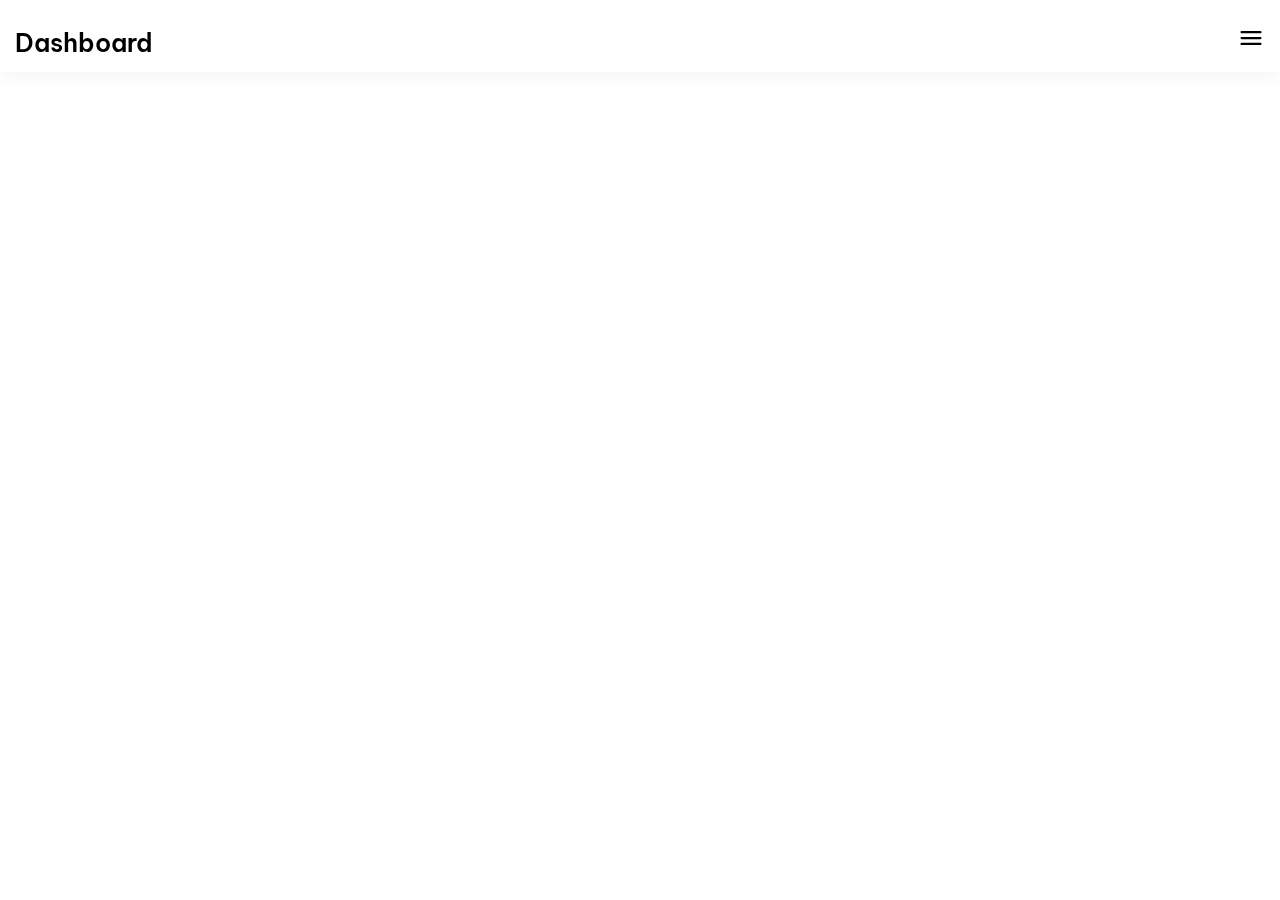
==== index.html @ f4926bfa "feat: add toggle btn header" ====
<!DOCTYPE html>
<html lang="pt-BR">
<head>
    <meta charset="UTF-8">
    <meta http-equiv="X-UA-Compatible" content="IE=edge">
    <meta name="viewport" content="width=device-width, initial-scale=1.0">
    <title>Dashboard</title>
    <link rel="shortcut icon" href="./favicon.png" type="image/svg=xml">
    <link rel="stylesheet" href="./assets/css/style.css">
    <link rel="preconnect" href="https://fonts.googleapis.com">
    <link rel="preconnect" href="https://fonts.gstatic.com" crossorigin>
    <link href="https://fonts.googleapis.com/css2?family=Be+Vietnam+Pro:wght@400;500;600;900&display=swap" rel="stylesheet">
    <link href="https://fonts.googleapis.com/css2?family=Material+Symbols+Rounded:opsz,wght,FILL,GRAD@20..48,100..700,0..1,-50..200" rel="stylesheet" />

</head>

<body>

<header class="header" data-header>
    <div class="cointainer">

        <h1>
            <a href="#" class="logo">Dashboard</a>
        </h1>

        <button class="menu-toggle-btn icon" data-menu-toglebtn aria-label="Toggle Menu">
            <span class="material-symbols-rounded icon">menu</span>
        </button>    
        
        <nav class="navbar">
            <div class="cointainer">

                <ul class="navbar-list">
                    <li>
                        <a href="#" class="navbar-link active icon-box">
                            <span class="material-symbols-rounded icon">grid_view</span>
                            <span>Home</span>
                        </a>
                    </li>
                    <li>
                        <a href="#" class="navbar-link icon-box">
                            <span class="material-symbols-rounded icon">folder</span>
                            <span>Projetos</span>
                        </a>
                    </li>
                    <li>
                        <a href="#" class="navbar-link icon-box">
                            <span class="material-symbols-rounded icon">list</span>
                            <span>Tarefas</span>
                        </a>
                    </li>
                    <li>
                        <a href="#" class="navbar-link icon-box">
                            <span class="material-symbols-rounded icon">bar_chart</span>
                            <span>Reports</span>
                        </a>
                    </li>
                    <li>
                        <a href="#" class="navbar-link icon-box">
                            <span class="material-symbols-rounded  icon">settings</span>                            
                            <span>Configurações</span>
                        </a>
                    </li>
                </ul> 

                <ul class="user-action-list">

                    <li>
                        <a href="#" class="notification icon-box">
                            <span class="material-symbols-rounded icon">notifications</span>
                        </a>
                    </li>    

                    <li>
                        <a href="" class="header-profile">
                            <figure class="profile-avatar">
                                <img src="./assets/images/img-1.jpg" alt="Júnior Baum" width="32" height="32">
                            </figure>

                            <div>
                                <p class="profile-title">Júnior Baum</p>

                                <p class="profile-subtitle">Admin</p>
                            </div>
                        </a>
                    </li>
                           
            </div>
        </nav>

    </div>

</header>









    <script src="./assets/js/script.js"></script>
</body>
</html>
---- assets/css/style.css ----
/* paleta de cores escolhida:
    https://coolors.co/palette/8ecae6-219ebc-046da1-ffb703-fb8500
    https://coolors.co/ffffff-adadad-31363a
fontes do site:
     https://befonts.com/be-vietnam-pro-font-family.html */


:root {
/* paleta de cores*/
/* coloridas */
    --tangerine: rgb(251, 133, 0);
    --selective-yellow: rgb(255, 183, 3);
    --honolulu-blue: rgb(4, 109, 161);
    --blue-green: rgb(33, 158, 188);
    --light-cornflower-blue: rgb(142, 202, 230);
/* branco, preto e cinza */
    --white: rgb(255, 255, 255);
    --onyx: rgb(49, 54, 58);
    --silver-chalice: rgb(173, 173, 173);
/* pretos rgba */
    --black_06: rgba(0, 0, 0, 0.06);
    --black_12: rgba(0, 0, 0, 0.12);

/* tipografias */

    --ff-vietnam: "Be Vietnam Pro", sans-serif;

    --fs-1: 1.563rem;
    --fs-2: 1.5rem;
    --fs-3: 1.25rem;
    --fs-4: 1.078rem;
    --fs-5: 1rem;
    --fs-6: 0.938rem;
    --fs-7: 0.875rem;
    --fs-8: 0.844rem;
    --fs-9: 0.813rem;
    --fs-10: 0.769rem;

    --fw-500: 500;
    --fw-600: 600;

/* animacoes */

    --transition: 0.25s ease;
    --cubic-out: cubic-bezier(0.45, 0.85, 0.5, 1);
    --cubic-in: cubic-bezier(0.5, 0, 0.50, 0.95);

/* radius */

    --radius-6: 6px;

 /* sombras */

    --shadow-1: 0 12px 20px rgba(53, 59, 65, 0.07);
    --shadow-2: 0 2px 10px rgba(0, 0, 0, 0.04);
    --shadow-3: 0 2px 20px rgba(0, 0, 0, 0.06);

}

*, *::before, *::after {
    margin: 0;
    padding: 0;
    box-sizing: border-box;
}

li { list-style: none; }

a { text-decoration: none; }

a,
img,
span,
data,
time,
input, 
button {
    font: inherit; 
    background: none;
    border: none;
    cursor: pointer;
    text-align: left;
}

html {
    font-family: var(--ff-vietnam);
    scroll-behavior: smooth;
}

body {
    padding-block-start: 72px;
    background: rgba(255, 255, 255, 0.990);
}

:focus-visible {
    outline: 2px solid var(--onyx);
    outline-offset: 1px;
}

::-webkit-scrollbar {width: 10 px;}

::-webkit-scrollbar-track {background: hsl(0, 0%, 95%); }

::-webkit-scrollbar-thumb {background: hsl(0, 0%, 80%); }

::-webkit-scrollbar-thumb:hover {background: hsl(0, 0%, 70%); }


.cointainer { padding-inline: 15px; }

.icon-box { font-variation-settings: 'wght' 300;}

.icon-box .icon { font-size: 22px; }

.header {
    background: var(--white);
    position: fixed;
    top: 0;
    left: 0;
    width: 100%;
    height: 72px;
    padding-block: 20px;
    overflow: hidden;
    transition: 0.3s var(--cubic-in);
    box-shadow: var(--shadow-3);
    z-index: 1;
}

.header.active {
    height: 370px;
    transition: 0.5s var(--cubic-out);
}

.header> .cointainer{
    display: flex;
    justify-content: space-between;
    align-items: center;
}

.logo {
    font-size: var(--fs-1);
    font-weight: var(--fw-600);
    color: var(--prussian-blue)
}

.menu-toggle-btn .icon { font-size: 28px;}

.navbar { 
    position: absolute;
    top: 72px;
    left: 0;
    width: 100%;
    background: var(--white);
    opacity: 0;
    visibility: hidden;
    transition: 0.5s var(--cubic-out);
}

.header.active .navbar {
    opacity: 1;
    visibility: visible;    
}

.navbar-list {
    padding-inline: 15px;
    margin-bottom: 15px;
}

.navbar-link {
    color: var(--onyx);
    font-size: var(--fs-6);
    font-weight: var(--fw-500);
    display: flex;
    gap: 5px;
    padding: 10px;
    border-radius: var(--radius-6);

}

:is(.navbar-link, .notification, .header-profile):is(:hover, :focus) { background: var(--tangerine) }

.navbar-link.active { color: var(--honolulu-blue); }

.user-action-list {
    padding-inline: 15px;
    display: flex;
    justify-content: space-between;
    align-items: center;
    flex-direction: row-reverse;

}

.notification {
    color: var(--onyx);
    padding: 8px;
    border-radius: 6px;
}

.header-profile {
    display: flex;
    align-items: center;
    gap: 10px;
    padding: 10px;
}

.profile-avatar {
    overflow: hidden;
    border-radius: var(--radius-6)    
}

.header :is(.profile-title, .profile-subtitle) { font-size: var(--fs-9); }

.header .profile-title {
    color: var(--onyx);
    margin-bottom: 2px;
    font-weight: var(--fw-600);
}

.header .profile-subtitle {
    color: var(--silver-chalice);
    font-weight: var(--fw-500);
}
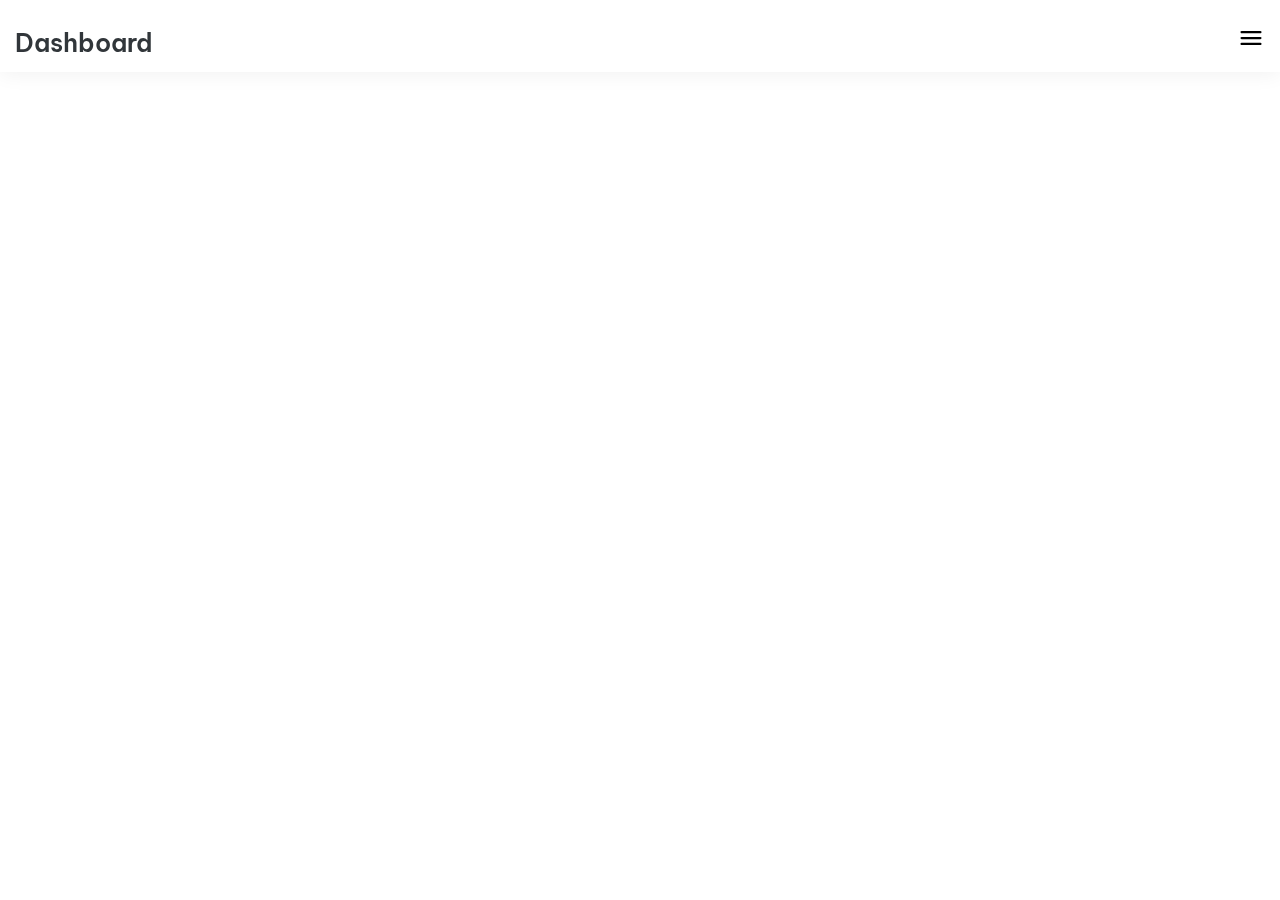
==== commit 0c51020a: "feat: add login page layout" ====
--- a/index.html
+++ b/index.html
@@ -5,7 +5,7 @@
     <meta http-equiv="X-UA-Compatible" content="IE=edge">
     <meta name="viewport" content="width=device-width, initial-scale=1.0">
     <title>Dashboard</title>
-    <link rel="shortcut icon" href="./favicon.png" type="image/svg=xml">
+    <link rel="shortcut icon" href="./favicon-d.png" type="image/svg=xml">
     <link rel="stylesheet" href="./assets/css/style.css">
     <link rel="preconnect" href="https://fonts.googleapis.com">
     <link rel="preconnect" href="https://fonts.gstatic.com" crossorigin>
@@ -72,7 +72,7 @@
                     </li>    
 
                     <li>
-                        <a href="" class="header-profile">
+                        <a href="./login.html" class="header-profile">
                             <figure class="profile-avatar">
                                 <img src="./assets/images/img-1.jpg" alt="Júnior Baum" width="32" height="32">
                             </figure>
--- a/assets/css/style.css
+++ b/assets/css/style.css
@@ -139,7 +139,7 @@
 .logo {
     font-size: var(--fs-1);
     font-weight: var(--fw-600);
-    color: var(--prussian-blue)
+    color: var(--onyx)
 }
 
 .menu-toggle-btn .icon { font-size: 28px;}
@@ -218,4 +218,5 @@
 .header .profile-subtitle {
     color: var(--silver-chalice);
     font-weight: var(--fw-500);
-}+}
+
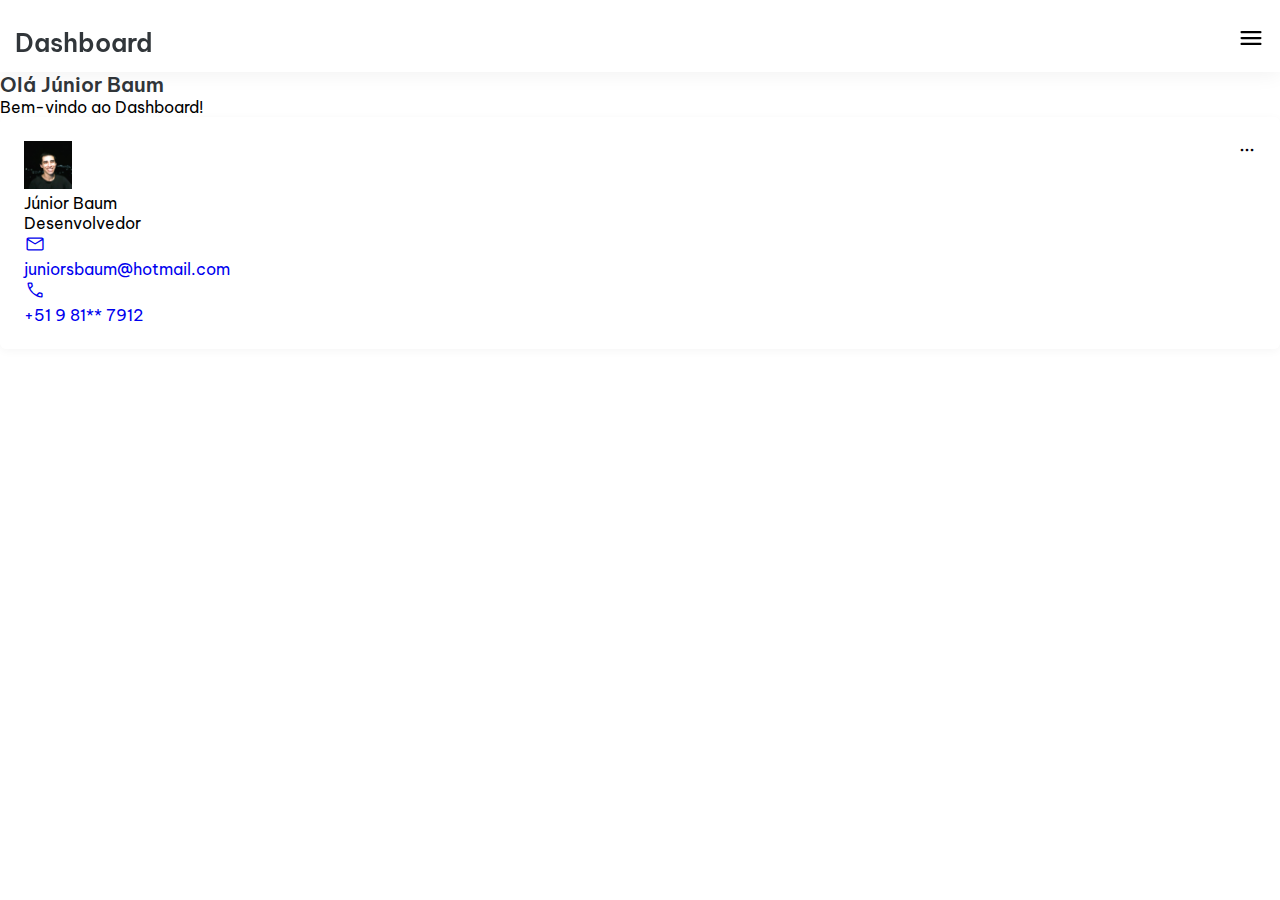
==== commit bd82852f: "feat: header e profile" ====
--- a/index.html
+++ b/index.html
@@ -72,7 +72,7 @@
                     </li>    
 
                     <li>
-                        <a href="./login.html" class="header-profile">
+                        <a href="#" class="header-profile">
                             <figure class="profile-avatar">
                                 <img src="./assets/images/img-1.jpg" alt="Júnior Baum" width="32" height="32">
                             </figure>
@@ -92,8 +92,89 @@
 
 </header>
 
+<main>
 
 
+
+
+</main>
+
+<article class="container article">
+
+<h2 class="h2 article-title">Olá Júnior Baum</h2>
+<p class="article-subtitle">Bem-vindo ao Dashboard!</p>
+
+<section class="home">
+    <div class="card profile-card">
+        <button class="card-menu-btn icon-box" arial-label="Mais"  data-menu-btn>
+            <span class="material-symbols-rounded icon">more_horiz</span>
+        </button>
+
+        <ul class="ctx-menu">
+            <li class="ctx-item">
+                <button class="ctx-menu-btn icon-box">
+                  <span class="material-symbols-rounded  icon" aria-hidden="true">edit</span>
+  
+                  <span class="ctx-menu-text">Editar</span>
+                </button>
+              </li>
+  
+              <li class="ctx-item">
+                <button class="ctx-menu-btn icon-box">
+                  <span class="material-symbols-rounded  icon" aria-hidden="true">cached</span>
+  
+                  <span class="ctx-menu-text">Recarregar</span>
+                </button>
+              </li>
+  
+              <li class="divider"></li>
+  
+              <li class="ctx-item">
+                <button class="ctx-menu-btn red icon-box">
+                  <span class="material-symbols-rounded  icon" aria-hidden="true">delete</span>
+  
+                  <span class="ctx-menu-text">Desativar</span>
+                </button>
+            </li>
+        </ul>
+
+            <div class="profile-card-wrapper">
+  
+              <figure class="card-avatar">
+                <img src="./assets/images/img-1.jpg" alt="Júnior Baum, Desenvolvedor" width="48" height="48">
+              </figure>
+  
+              <div>
+                <p class="card-title">Júnior Baum</p>
+  
+                <p class="card-subtitle">Desenvolvedor</p>
+              </div>
+  
+            </div>
+  
+            <ul class="contact-list">  
+              <li>
+                <a href="mailto:xyz@mail.com" class="contact-link icon-box">
+                  <span class="material-symbols-rounded  icon">mail</span>
+  
+                  <p class="text">juniorsbaum@hotmail.com</p>
+                </a>
+              </li>
+  
+              <li>
+                <a href="tel:00123456789" class="contact-link icon-box">
+                  <span class="material-symbols-rounded  icon">call</span>
+  
+                  <p class="text">+51 9 81** 7912</p>
+                </a>
+              </li>  
+            </ul>               
+          </div>  
+        </section>
+    </div>
+</section>
+
+</article>
 
 
 
--- a/assets/css/style.css
+++ b/assets/css/style.css
@@ -4,219 +4,402 @@
 fontes do site:
      https://befonts.com/be-vietnam-pro-font-family.html */
 
-
 :root {
-/* paleta de cores*/
-/* coloridas */
-    --tangerine: rgb(251, 133, 0);
-    --selective-yellow: rgb(255, 183, 3);
-    --honolulu-blue: rgb(4, 109, 161);
-    --blue-green: rgb(33, 158, 188);
-    --light-cornflower-blue: rgb(142, 202, 230);
-/* branco, preto e cinza */
-    --white: rgb(255, 255, 255);
-    --onyx: rgb(49, 54, 58);
-    --silver-chalice: rgb(173, 173, 173);
-/* pretos rgba */
-    --black_06: rgba(0, 0, 0, 0.06);
-    --black_12: rgba(0, 0, 0, 0.12);
-
-/* tipografias */
-
-    --ff-vietnam: "Be Vietnam Pro", sans-serif;
-
-    --fs-1: 1.563rem;
-    --fs-2: 1.5rem;
-    --fs-3: 1.25rem;
-    --fs-4: 1.078rem;
-    --fs-5: 1rem;
-    --fs-6: 0.938rem;
-    --fs-7: 0.875rem;
-    --fs-8: 0.844rem;
-    --fs-9: 0.813rem;
-    --fs-10: 0.769rem;
-
-    --fw-500: 500;
-    --fw-600: 600;
-
-/* animacoes */
-
-    --transition: 0.25s ease;
-    --cubic-out: cubic-bezier(0.45, 0.85, 0.5, 1);
-    --cubic-in: cubic-bezier(0.5, 0, 0.50, 0.95);
-
-/* radius */
-
-    --radius-6: 6px;
-
- /* sombras */
-
-    --shadow-1: 0 12px 20px rgba(53, 59, 65, 0.07);
-    --shadow-2: 0 2px 10px rgba(0, 0, 0, 0.04);
-    --shadow-3: 0 2px 20px rgba(0, 0, 0, 0.06);
-
-}
-
-*, *::before, *::after {
-    margin: 0;
-    padding: 0;
-    box-sizing: border-box;
-}
-
-li { list-style: none; }
-
-a { text-decoration: none; }
+  /* paleta de cores*/
+  /* coloridas */
+  --tangerine: rgb(251, 133, 0);
+  --selective-yellow: rgb(255, 183, 3);
+  --honolulu-blue: rgb(4, 109, 161);
+  --blue-green: rgb(33, 158, 188);
+  --light-cornflower-blue: rgb(142, 202, 230);
+  /* branco, preto e cinza */
+  --white: rgb(255, 255, 255);
+  --onyx: rgb(49, 54, 58);
+  --silver-chalice: rgb(173, 173, 173);
+  /* pretos rgba */
+  --black_06: rgba(0, 0, 0, 0.06);
+  --black_12: rgba(0, 0, 0, 0.12);
+
+  /* tipografias */
+
+  --ff-vietnam: "Be Vietnam Pro", sans-serif;
+
+  --fs-1: 1.563rem;
+  --fs-2: 1.5rem;
+  --fs-3: 1.25rem;
+  --fs-4: 1.078rem;
+  --fs-5: 1rem;
+  --fs-6: 0.938rem;
+  --fs-7: 0.875rem;
+  --fs-8: 0.844rem;
+  --fs-9: 0.813rem;
+  --fs-10: 0.769rem;
+
+  --fw-500: 500;
+  --fw-600: 600;
+
+  /* animacoes */
+
+  --transition: 0.25s ease;
+  --cubic-out: cubic-bezier(0.45, 0.85, 0.5, 1);
+  --cubic-in: cubic-bezier(0.5, 0, 0.5, 0.95);
+
+  /* radius */
+
+  --radius-6: 6px;
+
+  /* sombras */
+
+  --shadow-1: 0 12px 20px rgba(53, 59, 65, 0.07);
+  --shadow-2: 0 2px 10px rgba(0, 0, 0, 0.04);
+  --shadow-3: 0 2px 20px rgba(0, 0, 0, 0.06);
+}
+
+*,
+*::before,
+*::after {
+  margin: 0;
+  padding: 0;
+  box-sizing: border-box;
+}
+
+li {
+  list-style: none;
+}
+
+a {
+  text-decoration: none;
+}
 
 a,
 img,
 span,
 data,
 time,
-input, 
+input,
 button {
-    font: inherit; 
-    background: none;
-    border: none;
-    cursor: pointer;
-    text-align: left;
+  font: inherit;
+  background: none;
+  border: none;
+  cursor: pointer;
+  text-align: left;
 }
 
 html {
-    font-family: var(--ff-vietnam);
-    scroll-behavior: smooth;
+  font-family: var(--ff-vietnam);
+  scroll-behavior: smooth;
 }
 
 body {
-    padding-block-start: 72px;
-    background: rgba(255, 255, 255, 0.990);
+  padding-block-start: 72px;
+  background: rgba(255, 255, 255, 0.99);
 }
 
 :focus-visible {
-    outline: 2px solid var(--onyx);
-    outline-offset: 1px;
-}
-
-::-webkit-scrollbar {width: 10 px;}
-
-::-webkit-scrollbar-track {background: hsl(0, 0%, 95%); }
-
-::-webkit-scrollbar-thumb {background: hsl(0, 0%, 80%); }
-
-::-webkit-scrollbar-thumb:hover {background: hsl(0, 0%, 70%); }
-
-
-.cointainer { padding-inline: 15px; }
-
-.icon-box { font-variation-settings: 'wght' 300;}
-
-.icon-box .icon { font-size: 22px; }
-
-.header {
+  outline: 2px solid var(--onyx);
+  outline-offset: 1px;
+}
+
+::-webkit-scrollbar {
+  width: 10 px;
+}
+
+::-webkit-scrollbar-track {
+  background: hsl(0, 0%, 95%);
+}
+
+::-webkit-scrollbar-thumb {
+  background: hsl(0, 0%, 80%);
+}
+
+::-webkit-scrollbar-thumb:hover {
+  background: hsl(0, 0%, 70%);
+}
+
+.h2,
+.h3 {
+  color: var(--onyx);
+  font-weight: var(--fw-600);
+}
+
+.h2 { font-size: var(--fs-3); }
+
+.card {
     background: var(--white);
-    position: fixed;
-    top: 0;
-    left: 0;
+    position: relative;
+    padding: 24px;
+    border-radius: var(--radius-6);
+    box-shadow: var(--shadow-2);
+  }
+  
+  .card-menu-btn {
+    position: absolute;
+    top: 16px;
+    right: 16px;
+    color: var(--cool-gray);
+    padding: 6px;
+    border-radius: var(--radius-6);
+  }
+  
+  .card-menu-btn:is(:hover, :focus) { background: var(--black_08); }
+  
+  .ctx-menu {
+    background: var(--white);
+    position: absolute;
+    top: 55px;
+    right: 16px;
+    width: 180px;
+    padding: 10px 5px;
+    box-shadow: var(--shadow-1);
+    border-radius: var(--radius-6);
+    display: none;
+  }
+  
+  .ctx-menu.active { display: block; }
+  
+  .ctx-menu-btn {
+    color: var(--color, var(--silver-chalice));
+    font-size: var(--fs-6);
+    display: flex;
+    justify-content: flex-start;
+    align-items: center;
     width: 100%;
-    height: 72px;
-    padding-block: 20px;
-    overflow: hidden;
-    transition: 0.3s var(--cubic-in);
-    box-shadow: var(--shadow-3);
-    z-index: 1;
-}
-
-.header.active {
-    height: 370px;
-    transition: 0.5s var(--cubic-out);
-}
-
-.header> .cointainer{
+    gap: 8px;
+    padding: 5px 25px;
+    border-radius: var(--radius-6);
+  }
+  
+  .ctx-menu-btn:is(:hover, :focus) {
+    color: var(--hover-color, var(--black_06));
+    background: var(--black_08);
+  }
+  
+  .ctx-menu-btn.red {
+    --hover-color: var(--selective-yellow);
+    --color: var(--selective-yellow);
+  }
+  
+  .divider {
+    height: 1px;
+    background: var(--bg, var(--black_08));
+    margin-block: var(--mb, 8px);
+  }
+  
+  .card-divider {
+    --bg: var(--black_12);
+    --mb: 25px;
+  }
+  
+  .section-title-wrapper {
+    padding-block: 25px;
     display: flex;
+    flex-wrap: wrap;
     justify-content: space-between;
     align-items: center;
-}
-
-.logo {
-    font-size: var(--fs-1);
+    gap: 5px;
+  }
+  
+  .section-title {
+    color: var(--onyx);
+    font-size: var(--fs-5);
     font-weight: var(--fw-600);
-    color: var(--onyx)
-}
-
-.menu-toggle-btn .icon { font-size: 28px;}
-
-.navbar { 
-    position: absolute;
-    top: 72px;
-    left: 0;
-    width: 100%;
-    background: var(--white);
-    opacity: 0;
-    visibility: hidden;
-    transition: 0.5s var(--cubic-out);
-}
-
-.header.active .navbar {
-    opacity: 1;
-    visibility: visible;    
-}
-
-.navbar-list {
-    padding-inline: 15px;
-    margin-bottom: 15px;
-}
-
-.navbar-link {
-    color: var(--onyx);
-    font-size: var(--fs-6);
-    font-weight: var(--fw-500);
-    display: flex;
-    gap: 5px;
-    padding: 10px;
-    border-radius: var(--radius-6);
-
-}
-
-:is(.navbar-link, .notification, .header-profile):is(:hover, :focus) { background: var(--tangerine) }
-
-.navbar-link.active { color: var(--honolulu-blue); }
-
-.user-action-list {
-    padding-inline: 15px;
-    display: flex;
-    justify-content: space-between;
-    align-items: center;
-    flex-direction: row-reverse;
-
-}
-
-.notification {
-    color: var(--onyx);
-    padding: 8px;
-    border-radius: 6px;
-}
-
-.header-profile {
+  }
+  
+  .btn {
     display: flex;
     align-items: center;
-    gap: 10px;
-    padding: 10px;
+    gap: 5px;
+    font-size: var(--fs-9);
+    font-weight: var(--fw-600);
+    padding: 8px 16px;
+    border-radius: var(--radius-6);
+  }
+  
+  .btn .icon {
+    font-size: 16px;
+    font-variation-settings: 'wght' 400;
+  }
+  
+  .btn-link { color: var(--blue-green); }
+  
+  .btn-link:is(:hover, :focus) { background: var(--blue-green); }
+  
+  .btn-primary {
+    color: var(--blue-green);
+    border: 1px solid var(--blue-green);
+    transition: var(--transition);
+  }
+  
+  .btn-primary:is(:hover, :focus) {
+    background: var(--silver-chalice);
+    color: var(--white);
+    box-shadow: 0 10px 10px -8px var(--blue-green);
+  }
+  
+  .card-badge {
+    background: var(--bg, var(--silver-chalice));
+    color: var(--color, var(--silver-chalice));
+    font-size: var(--fs-10);
+    font-weight: var(--fw-600);
+    width: max-content;
+    padding: 3px 8px;
+    border-radius: var(--radius-6);
+  }
+  
+  .card-badge.blue {
+    --bg: var(--light-cornflower-blue);
+    --color: var(--light-cornflower-blue);
+  }
+  
+  .card-badge.orange {
+    --bg: var(--tangerine);
+    --color: var(tangerine);
+  }
+  
+  .card-badge.cyan {
+    --bg: var(--honolulu-blue);
+    --color: var(--honolulu-blue);
+  }
+  
+  /* trocar red por yellow */
+  .card-badge.red {
+    --bg: var(--selective-yellow);
+    --color: var(--selective-yellow);
+  }
+   
+  .card-badge.green {
+    --bg: var(--blue-green);
+    --color: var(--blue-green);
+  }
+  
+  .card-badge.radius-pill { border-radius: 50px; }
+
+  /*  */
+
+
+.cointainer {
+  padding-inline: 15px;
+}
+
+.icon-box {
+  font-variation-settings: "wght" 300;
+}
+
+.icon-box .icon {
+  font-size: 22px;
+}
+
+.header {
+  background: var(--white);
+  position: fixed;
+  top: 0;
+  left: 0;
+  width: 100%;
+  height: 72px;
+  padding-block: 20px;
+  overflow: hidden;
+  transition: 0.3s var(--cubic-in);
+  box-shadow: var(--shadow-3);
+  z-index: 1;
+}
+
+.header.active {
+  height: 370px;
+  transition: 0.5s var(--cubic-out);
+}
+
+.header > .cointainer {
+  display: flex;
+  justify-content: space-between;
+  align-items: center;
+}
+
+.logo {
+  font-size: var(--fs-1);
+  font-weight: var(--fw-600);
+  color: var(--onyx);
+}
+
+.menu-toggle-btn .icon {
+  font-size: 28px;
+}
+
+.navbar {
+  position: absolute;
+  top: 72px;
+  left: 0;
+  width: 100%;
+  background: var(--white);
+  opacity: 0;
+  visibility: hidden;
+  transition: 0.5s var(--cubic-out);
+}
+
+.header.active .navbar {
+  opacity: 1;
+  visibility: visible;
+}
+
+.navbar-list {
+  padding-inline: 15px;
+  margin-bottom: 15px;
+}
+
+.navbar-link {
+  color: var(--onyx);
+  font-size: var(--fs-6);
+  font-weight: var(--fw-500);
+  display: flex;
+  gap: 5px;
+  padding: 10px;
+  border-radius: var(--radius-6);
+}
+
+:is(.navbar-link, .notification, .header-profile):is(:hover, :focus) {
+  background: var(--tangerine);
+}
+
+.navbar-link.active {
+  color: var(--honolulu-blue);
+}
+
+.user-action-list {
+  padding-inline: 15px;
+  display: flex;
+  justify-content: space-between;
+  align-items: center;
+  flex-direction: row-reverse;
+}
+
+.notification {
+  color: var(--onyx);
+  padding: 8px;
+  border-radius: 6px;
+}
+
+.header-profile {
+  display: flex;
+  align-items: center;
+  gap: 10px;
+  padding: 10px;
 }
 
 .profile-avatar {
-    overflow: hidden;
-    border-radius: var(--radius-6)    
-}
-
-.header :is(.profile-title, .profile-subtitle) { font-size: var(--fs-9); }
+  overflow: hidden;
+  border-radius: var(--radius-6);
+}
+
+.header :is(.profile-title, .profile-subtitle) {
+  font-size: var(--fs-9);
+}
 
 .header .profile-title {
-    color: var(--onyx);
-    margin-bottom: 2px;
-    font-weight: var(--fw-600);
+  color: var(--onyx);
+  margin-bottom: 2px;
+  font-weight: var(--fw-600);
 }
 
 .header .profile-subtitle {
-    color: var(--silver-chalice);
-    font-weight: var(--fw-500);
-}
-
+  color: var(--silver-chalice);
+  font-weight: var(--fw-500);
+}
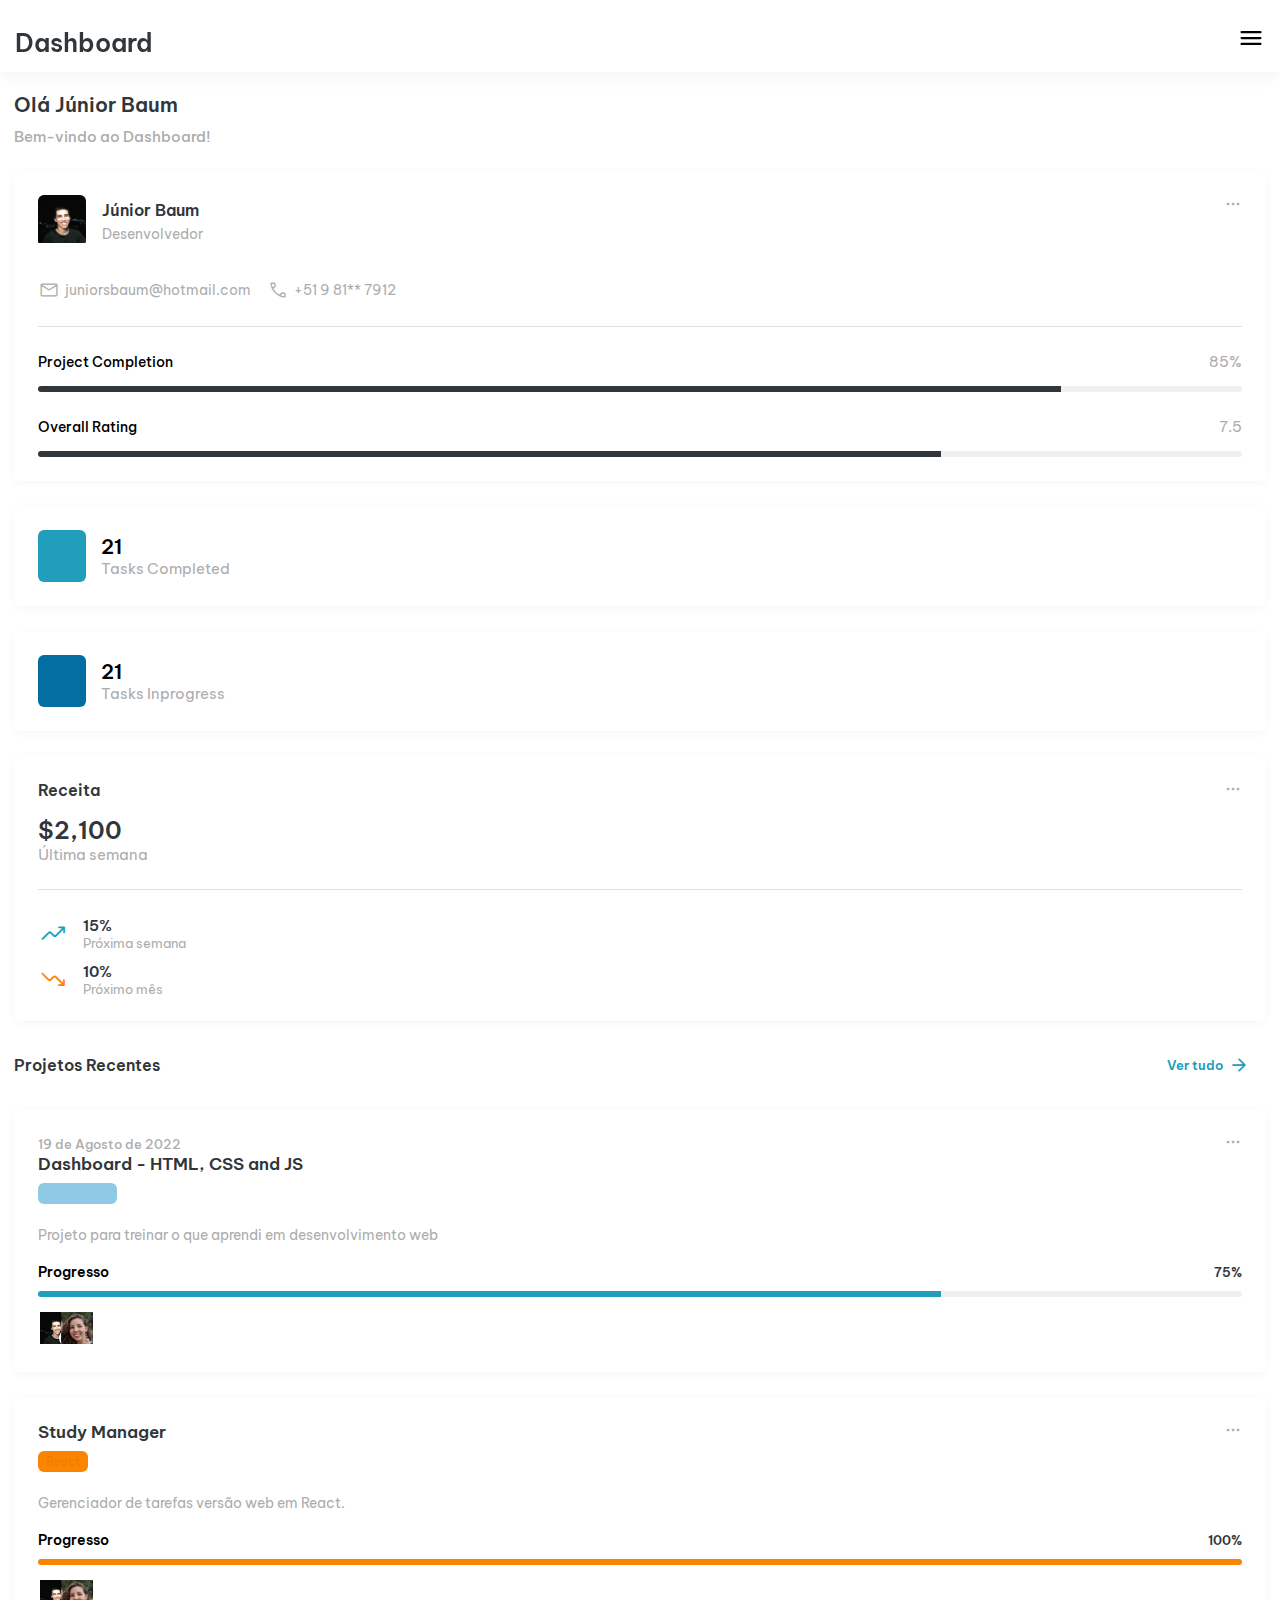
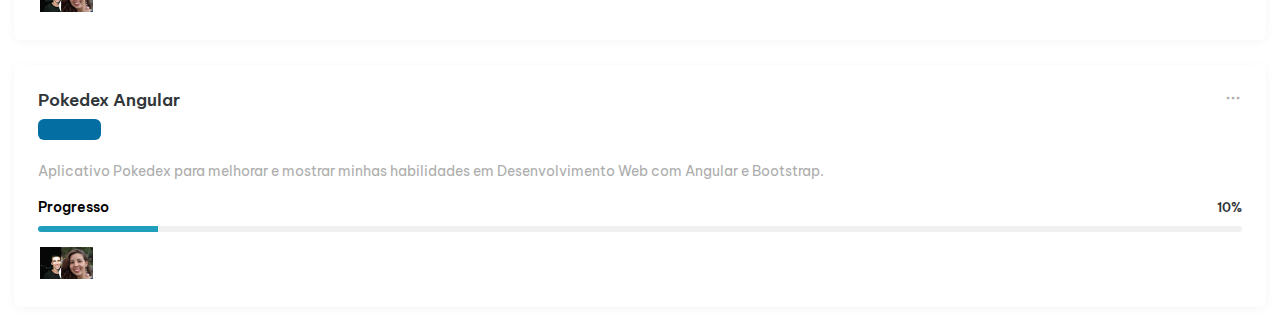
==== commit e61f1a29: "feat: projects" ====
--- a/index.html
+++ b/index.html
@@ -1,5 +1,6 @@
 <!DOCTYPE html>
 <html lang="pt-BR">
+
 <head>
     <meta charset="UTF-8">
     <meta http-equiv="X-UA-Compatible" content="IE=edge">
@@ -9,178 +10,563 @@
     <link rel="stylesheet" href="./assets/css/style.css">
     <link rel="preconnect" href="https://fonts.googleapis.com">
     <link rel="preconnect" href="https://fonts.gstatic.com" crossorigin>
-    <link href="https://fonts.googleapis.com/css2?family=Be+Vietnam+Pro:wght@400;500;600;900&display=swap" rel="stylesheet">
-    <link href="https://fonts.googleapis.com/css2?family=Material+Symbols+Rounded:opsz,wght,FILL,GRAD@20..48,100..700,0..1,-50..200" rel="stylesheet" />
+    <link href="https://fonts.googleapis.com/css2?family=Be+Vietnam+Pro:wght@400;500;600;900&display=swap"
+        rel="stylesheet">
+    <link
+        href="https://fonts.googleapis.com/css2?family=Material+Symbols+Rounded:opsz,wght,FILL,GRAD@20..48,100..700,0..1,-50..200"
+        rel="stylesheet" />
 
 </head>
 
 <body>
 
-<header class="header" data-header>
-    <div class="cointainer">
-
-        <h1>
-            <a href="#" class="logo">Dashboard</a>
-        </h1>
-
-        <button class="menu-toggle-btn icon" data-menu-toglebtn aria-label="Toggle Menu">
-            <span class="material-symbols-rounded icon">menu</span>
-        </button>    
-        
-        <nav class="navbar">
-            <div class="cointainer">
-
-                <ul class="navbar-list">
-                    <li>
-                        <a href="#" class="navbar-link active icon-box">
-                            <span class="material-symbols-rounded icon">grid_view</span>
-                            <span>Home</span>
-                        </a>
+    <header class="header" data-header>
+        <div class="cointainer">
+
+            <h1>
+                <a href="#" class="logo">Dashboard</a>
+            </h1>
+
+            <button class="menu-toggle-btn icon" data-menu-toglebtn aria-label="Toggle Menu">
+                <span class="material-symbols-rounded icon">menu</span>
+            </button>
+
+            <nav class="navbar">
+                <div class="cointainer">
+                    <ul class="navbar-list">
+                        <li>
+                            <a href="#" class="navbar-link active icon-box">
+                                <span class="material-symbols-rounded icon">grid_view</span>
+                                <span>Home</span>
+                            </a>
+                        </li>
+                        <li>
+                            <a href="#" class="navbar-link icon-box">
+                                <span class="material-symbols-rounded icon">folder</span>
+                                <span>Projetos</span>
+                            </a>
+                        </li>
+                        <li>
+                            <a href="#" class="navbar-link icon-box">
+                                <span class="material-symbols-rounded icon">list</span>
+                                <span>Tarefas</span>
+                            </a>
+                        </li>
+                        <li>
+                            <a href="#" class="navbar-link icon-box">
+                                <span class="material-symbols-rounded icon">bar_chart</span>
+                                <span>Reports</span>
+                            </a>
+                        </li>
+                        <li>
+                            <a href="#" class="navbar-link icon-box">
+                                <span class="material-symbols-rounded  icon">settings</span>
+                                <span>Configurações</span>
+                            </a>
+                        </li>
+                    </ul>
+                    <ul class="user-action-list">
+
+                        <li>
+                            <a href="#" class="notification icon-box">
+                                <span class="material-symbols-rounded icon">notifications</span>
+                            </a>
+                        </li>
+
+                        <li>
+                            <a href="#" class="header-profile">
+                                <figure class="profile-avatar">
+                                    <img src="./assets/images/img-1.jpg" alt="Júnior Baum" width="32" height="32">
+                                </figure>
+
+                                <div>
+                                    <p class="profile-title">Júnior Baum</p>
+
+                                    <p class="profile-subtitle">Admin</p>
+                                </div>
+                            </a>
+                        </li>
+                </div>
+            </nav>
+        </div>
+    </header>
+
+    <main>
+        <article class="container article">
+
+            <h2 class="h2 article-title">Olá Júnior Baum</h2>
+            <p class="article-subtitle">Bem-vindo ao Dashboard!</p>
+
+            <section class="home">
+                <div class="card profile-card">
+                    <button class="card-menu-btn icon-box" arial-label="Mais" data-menu-btn>
+                        <span class="material-symbols-rounded icon">more_horiz</span>
+                    </button>
+
+                    <ul class="ctx-menu">
+                        <li class="ctx-item">
+                            <button class="ctx-menu-btn icon-box">
+                                <span class="material-symbols-rounded  icon" aria-hidden="true">edit</span>
+
+                                <span class="ctx-menu-text">Editar</span>
+                            </button>
+                        </li>
+
+                        <li class="ctx-item">
+                            <button class="ctx-menu-btn icon-box">
+                                <span class="material-symbols-rounded  icon" aria-hidden="true">cached</span>
+
+                                <span class="ctx-menu-text">Recarregar</span>
+                            </button>
+                        </li>
+
+                        <li class="divider"></li>
+
+                        <li class="ctx-item">
+                            <button class="ctx-menu-btn red icon-box">
+                                <span class="material-symbols-rounded  icon" aria-hidden="true">delete</span>
+
+                                <span class="ctx-menu-text">Desativar</span>
+                            </button>
+                        </li>
+                    </ul>
+                    <div class="profile-card-wrapper">
+
+                        <figure class="card-avatar">
+                            <img src="./assets/images/img-1.jpg" alt="Júnior Baum, Desenvolvedor" width="48"
+                                height="48">
+                        </figure>
+
+                        <div>
+                            <p class="card-title">Júnior Baum</p>
+
+                            <p class="card-subtitle">Desenvolvedor</p>
+                        </div>
+
+                    </div>
+
+                    <ul class="contact-list">
+                        <li>
+                            <a href="mailto:xyz@mail.com" class="contact-link icon-box">
+                                <span class="material-symbols-rounded  icon">mail</span>
+
+                                <p class="text">juniorsbaum@hotmail.com</p>
+                            </a>
+                        </li>
+
+                        <li>
+                            <a href="tel:00123456789" class="contact-link icon-box">
+                                <span class="material-symbols-rounded  icon">call</span>
+
+                                <p class="text">+51 9 81** 7912</p>
+                            </a>
+                        </li>
+                    </ul>
+                    <div class="divider card-divider"></div>
+
+                    <ul class="progress-list">
+
+                        <li class="progress-item">
+
+                            <div class="progress-label">
+                                <p class="progress-title">Project Completion</p>
+
+                                <data class="progress-data" value="85">85%</data>
+                            </div>
+
+                            <div class="progress-bar">
+                                <div class="progress" style="--width: 85%; --bg: var(--blue-ryb);"></div>
+                            </div>
+
+                        </li>
+
+                        <li class="progress-item">
+
+                            <div class="progress-label">
+                                <p class="progress-title">Overall Rating</p>
+
+                                <data class="progress-data" value="7.5">7.5</data>
+                            </div>
+
+                            <div class="progress-bar">
+                                <div class="progress" style="--width: 75%; --bg: var(--coral);"></div>
+                            </div>
+
+                        </li>
+
+                    </ul>
+
+                </div>
+
+                <div class="card-wrapper">
+
+                    <div class="card task-card">
+
+                        <div class="card-icon icon-box green">
+                            <span class="material-symbols-rounded  icon">task_alt</span>
+                        </div>
+
+                        <div>
+                            <data class="card-data" value="21">21</data>
+
+                            <p class="card-text">Tasks Completed</p>
+                        </div>
+
+                    </div>
+
+                    <div class="card task-card">
+
+                        <div class="card-icon icon-box blue">
+                            <span class="material-symbols-rounded  icon">drive_file_rename_outline</span>
+                        </div>
+
+                        <div>
+                            <data class="card-data" value="21">21</data>
+
+                            <p class="card-text">Tasks Inprogress</p>
+                        </div>
+
+                    </div>
+
+                </div>
+
+                <div class="card revenue-card">
+
+                    <button class="card-menu-btn icon-box" aria-label="Mais" data-menu-btn>
+                        <span class="material-symbols-rounded  icon">more_horiz</span>
+                    </button>
+
+                    <ul class="ctx-menu">
+
+                        <li class="ctx-item">
+                            <button class="ctx-menu-btn icon-box">
+                                <span class="material-symbols-rounded  icon" aria-hidden="true">edit</span>
+
+                                <span class="ctx-menu-text">Editar</span>
+                            </button>
+                        </li>
+
+                        <li class="ctx-item">
+                            <button class="ctx-menu-btn icon-box">
+                                <span class="material-symbols-rounded  icon" aria-hidden="true">cached</span>
+
+                                <span class="ctx-menu-text">Recarregar</span>
+                            </button>
+                        </li>
+
+                    </ul>
+
+                    <p class="card-title">Receita</p>
+
+                    <data class="card-price" value="2100">$2,100</data>
+
+                    <p class="card-text">Última semana</p>
+
+                    <div class="divider card-divider"></div>
+
+                    <ul class="revenue-list">
+
+                        <li class="revenue-item icon-box">
+
+                            <span class="material-symbols-rounded  icon  green">trending_up</span>
+
+                            <div>
+                                <data class="revenue-item-data" value="15">15%</data>
+
+                                <p class="revenue-item-text">Próxima semana</p>
+                            </div>
+
+                        </li>
+
+                        <li class="revenue-item icon-box">
+
+                            <span class="material-symbols-rounded  icon  red">trending_down</span>
+
+                            <div>
+                                <data class="revenue-item-data" value="10">10%</data>
+
+                                <p class="revenue-item-text">Próximo mês</p>
+                            </div>
+
+                        </li>
+
+                    </ul>
+                </div>
+            </section>
+            <section class="projects">
+
+                <div class="section-title-wrapper">
+                    <h2 class="section-title">Projetos Recentes</h2>
+
+                    <button class="btn btn-link icon-box">
+                        <span>Ver tudo</span>
+
+                        <span class="material-symbols-rounded  icon" aria-hidden="true">arrow_forward</span>
+                    </button>
+                </div>
+
+                <ul class="project-list">
+
+                    <li class="project-item">
+                        <div class="card project-card">
+
+                            <button class="card-menu-btn icon-box" aria-label="More" data-menu-btn>
+                                <span class="material-symbols-rounded  icon">more_horiz</span>
+                            </button>
+
+                            <ul class="ctx-menu">
+
+                                <li class="ctx-item">
+                                    <button class="ctx-menu-btn icon-box">
+                                        <span class="material-symbols-rounded  icon"
+                                            aria-hidden="true">visibility</span>
+
+                                        <span class="ctx-menu-text">Ver</span>
+                                    </button>
+                                </li>
+
+                                <li class="ctx-item">
+                                    <button class="ctx-menu-btn icon-box">
+                                        <span class="material-symbols-rounded  icon" aria-hidden="true">edit</span>
+
+                                        <span class="ctx-menu-text">Edit</span>
+                                    </button>
+                                </li>
+
+                                <li class="divider"></li>
+
+                                <li class="ctx-item">
+                                    <button class="ctx-menu-btn red icon-box">
+                                        <span class="material-symbols-rounded  icon" aria-hidden="true">delete</span>
+
+                                        <span class="ctx-menu-text">Delete</span>
+                                    </button>
+                                </li>
+
+                            </ul>
+
+                            <time class="card-date" datetime="2022-08-19">19 de Agosto de 2022</time>
+
+                            <h3 class="card-title">
+                                <a href="#">Dashboard - HTML, CSS and JS</a>
+                            </h3>
+
+                            <div class="card-badge blue">Javascript</div>
+
+                            <p class="card-text">
+                                Projeto para treinar o que aprendi em desenvolvimento web
+                            </p>
+
+                            <div class="card-progress-box">
+
+                                <div class="progress-label">
+                                    <span class="progress-title">Progresso</span>
+
+                                    <data class="progress-data" value="75">75%</data>
+                                </div>
+
+                                <div class="progress-bar">
+                                    <div class="progress" style="--width: 75%; --bg: var(--blue-green);"></div>
+                                </div>
+
+                            </div>
+
+                            <ul class="card-avatar-list">
+
+                                <li class="card-avatar-item">
+                                    <a href="#">
+                                        <img src="./assets/images/img-1.jpg" alt="Júnior Baum" width="32" height="32">
+                                    </a>
+                                </li>
+
+                                <li class="card-avatar-item">
+                                    <a href="#">
+                                        <img src="./assets/images/img-2.jpg" alt="Cecília Schüler" width="32"
+                                            height="32">
+                                    </a>
+                                </li>
+
+                            </ul>
+
+                        </div>
                     </li>
-                    <li>
-                        <a href="#" class="navbar-link icon-box">
-                            <span class="material-symbols-rounded icon">folder</span>
-                            <span>Projetos</span>
-                        </a>
+
+                    <li class="project-item">
+                        <div class="card project-card">
+
+                            <button class="card-menu-btn icon-box" aria-label="More" data-menu-btn>
+                                <span class="material-symbols-rounded  icon">more_horiz</span>
+                            </button>
+
+                            <ul class="ctx-menu">
+
+                                <li class="ctx-item">
+                                    <button class="ctx-menu-btn icon-box">
+                                        <span class="material-symbols-rounded  icon"
+                                            aria-hidden="true">visibility</span>
+
+                                        <span class="ctx-menu-text">Ver</span>
+                                    </button>
+                                </li>
+
+                                <li class="ctx-item">
+                                    <button class="ctx-menu-btn icon-box">
+                                        <span class="material-symbols-rounded  icon" aria-hidden="true">edit</span>
+
+                                        <span class="ctx-menu-text">Editar</span>
+                                    </button>
+                                </li>
+
+                                <li class="divider"></li>
+
+                                <li class="ctx-item">
+                                    <button class="ctx-menu-btn red icon-box">
+                                        <span class="material-symbols-rounded  icon" aria-hidden="true">delete</span>
+
+                                        <span class="ctx-menu-text">Deletar</span>
+                                    </button>
+                                </li>
+
+                            </ul>
+
+                            <time class="card-date" datetime=""></time>
+
+                            <h3 class="card-title">
+                                <a href="#">Study Manager</a>
+                            </h3>
+
+                            <div class="card-badge orange">React</div>
+
+                            <p class="card-text">
+                                Gerenciador de tarefas versão web em React.
+                            </p>
+
+                            <div class="card-progress-box">
+
+                                <div class="progress-label">
+                                    <span class="progress-title">Progresso</span>
+
+                                    <data class="progress-data" value="100">100%</data>
+                                </div>
+
+                                <div class="progress-bar">
+                                    <div class="progress" style="--width: 100%; --bg: var(--tangerine);"></div>
+                                </div>
+
+                            </div>
+
+                            <ul class="card-avatar-list">
+
+                                <li class="card-avatar-item">
+                                    <a href="#">
+                                        <img src="./assets/images/img-1.jpg" alt="Júnior Baum" width="32" height="32">
+                                    </a>
+                                </li>
+
+                                <li class="card-avatar-item">
+                                    <a href="#">
+                                        <img src="./assets/images/img-2.jpg" alt="Cecília Schüler" width="32"
+                                            height="32">
+                                    </a>
+                                </li>
+
+                            </ul>
+
+                        </div>
                     </li>
-                    <li>
-                        <a href="#" class="navbar-link icon-box">
-                            <span class="material-symbols-rounded icon">list</span>
-                            <span>Tarefas</span>
-                        </a>
+
+                    <li class="project-item">
+                        <div class="card project-card">
+
+                            <button class="card-menu-btn icon-box" aria-label="More" data-menu-btn>
+                                <span class="material-symbols-rounded  icon">more_horiz</span>
+                            </button>
+
+                            <ul class="ctx-menu">
+
+                                <li class="ctx-item">
+                                    <button class="ctx-menu-btn icon-box">
+                                        <span class="material-symbols-rounded  icon"
+                                            aria-hidden="true">visibility</span>
+
+                                        <span class="ctx-menu-text">Visualizar</span>
+                                    </button>
+                                </li>
+
+                                <li class="ctx-item">
+                                    <button class="ctx-menu-btn icon-box">
+                                        <span class="material-symbols-rounded  icon" aria-hidden="true">edit</span>
+
+                                        <span class="ctx-menu-text">Editar</span>
+                                    </button>
+                                </li>
+
+                                <li class="divider"></li>
+
+                                <li class="ctx-item">
+                                    <button class="ctx-menu-btn red icon-box">
+                                        <span class="material-symbols-rounded  icon" aria-hidden="true">delete</span>
+
+                                        <span class="ctx-menu-text">Deletar</span>
+                                    </button>
+                                </li>
+
+                            </ul>
+
+                            <time class="card-date" datetime=""></time>
+
+                            <h3 class="card-title">
+                                <a href="#">Pokedex Angular</a>
+                            </h3>
+
+                            <div class="card-badge cyan">Angular</div>
+
+                            <p class="card-text">
+                                Aplicativo Pokedex para melhorar e mostrar minhas habilidades em Desenvolvimento Web com
+                                Angular e Bootstrap.
+                            </p>
+
+                            <div class="card-progress-box">
+
+                                <div class="progress-label">
+                                    <span class="progress-title">Progresso</span>
+
+                                    <data class="progress-data" value="10">10%</data>
+                                </div>
+
+                                <div class="progress-bar">
+                                    <div class="progress" style="--width: 10%; --bg: var(--blue-green);"></div>
+                                </div>
+
+                            </div>
+
+                            <ul class="card-avatar-list">
+
+                                <li class="card-avatar-item">
+                                    <a href="#">
+                                        <img src="./assets/images/img-1.jpg" alt="Júnior Baum" width="32" height="32">
+                                    </a>
+                                </li>
+
+                                <li class="card-avatar-item">
+                                    <a href="#">
+                                        <img src="./assets/images/img-2.jpg" alt="Cecília Schüler" width="32"
+                                            height="32">
+                                    </a>
+                                </li>
+
+                            </ul>
+
+                        </div>
                     </li>
-                    <li>
-                        <a href="#" class="navbar-link icon-box">
-                            <span class="material-symbols-rounded icon">bar_chart</span>
-                            <span>Reports</span>
-                        </a>
-                    </li>
-                    <li>
-                        <a href="#" class="navbar-link icon-box">
-                            <span class="material-symbols-rounded  icon">settings</span>                            
-                            <span>Configurações</span>
-                        </a>
-                    </li>
-                </ul> 
-
-                <ul class="user-action-list">
-
-                    <li>
-                        <a href="#" class="notification icon-box">
-                            <span class="material-symbols-rounded icon">notifications</span>
-                        </a>
-                    </li>    
-
-                    <li>
-                        <a href="#" class="header-profile">
-                            <figure class="profile-avatar">
-                                <img src="./assets/images/img-1.jpg" alt="Júnior Baum" width="32" height="32">
-                            </figure>
-
-                            <div>
-                                <p class="profile-title">Júnior Baum</p>
-
-                                <p class="profile-subtitle">Admin</p>
-                            </div>
-                        </a>
-                    </li>
-                           
-            </div>
-        </nav>
-
-    </div>
-
-</header>
-
-<main>
-
-
-
-
-</main>
-
-<article class="container article">
-
-<h2 class="h2 article-title">Olá Júnior Baum</h2>
-<p class="article-subtitle">Bem-vindo ao Dashboard!</p>
-
-<section class="home">
-    <div class="card profile-card">
-        <button class="card-menu-btn icon-box" arial-label="Mais"  data-menu-btn>
-            <span class="material-symbols-rounded icon">more_horiz</span>
-        </button>
-
-        <ul class="ctx-menu">
-            <li class="ctx-item">
-                <button class="ctx-menu-btn icon-box">
-                  <span class="material-symbols-rounded  icon" aria-hidden="true">edit</span>
-  
-                  <span class="ctx-menu-text">Editar</span>
-                </button>
-              </li>
-  
-              <li class="ctx-item">
-                <button class="ctx-menu-btn icon-box">
-                  <span class="material-symbols-rounded  icon" aria-hidden="true">cached</span>
-  
-                  <span class="ctx-menu-text">Recarregar</span>
-                </button>
-              </li>
-  
-              <li class="divider"></li>
-  
-              <li class="ctx-item">
-                <button class="ctx-menu-btn red icon-box">
-                  <span class="material-symbols-rounded  icon" aria-hidden="true">delete</span>
-  
-                  <span class="ctx-menu-text">Desativar</span>
-                </button>
-            </li>
-        </ul>
-
-            <div class="profile-card-wrapper">
-  
-              <figure class="card-avatar">
-                <img src="./assets/images/img-1.jpg" alt="Júnior Baum, Desenvolvedor" width="48" height="48">
-              </figure>
-  
-              <div>
-                <p class="card-title">Júnior Baum</p>
-  
-                <p class="card-subtitle">Desenvolvedor</p>
-              </div>
-  
-            </div>
-  
-            <ul class="contact-list">  
-              <li>
-                <a href="mailto:xyz@mail.com" class="contact-link icon-box">
-                  <span class="material-symbols-rounded  icon">mail</span>
-  
-                  <p class="text">juniorsbaum@hotmail.com</p>
-                </a>
-              </li>
-  
-              <li>
-                <a href="tel:00123456789" class="contact-link icon-box">
-                  <span class="material-symbols-rounded  icon">call</span>
-  
-                  <p class="text">+51 9 81** 7912</p>
-                </a>
-              </li>  
-            </ul>               
-          </div>  
-        </section>
-    </div>
-</section>
-
-</article>
-
-
-
-
-
-
-    <script src="./assets/js/script.js"></script>
+
+                </ul>
+
+            </section>
+
+        </article>
+        <script src="./assets/js/script.js"></script>
+    </main>
 </body>
+
 </html>--- a/assets/css/style.css
+++ b/assets/css/style.css
@@ -122,160 +122,171 @@
   font-weight: var(--fw-600);
 }
 
-.h2 { font-size: var(--fs-3); }
+.h2 {
+  font-size: var(--fs-3);
+}
 
 .card {
-    background: var(--white);
-    position: relative;
-    padding: 24px;
-    border-radius: var(--radius-6);
-    box-shadow: var(--shadow-2);
-  }
-  
-  .card-menu-btn {
-    position: absolute;
-    top: 16px;
-    right: 16px;
-    color: var(--cool-gray);
-    padding: 6px;
-    border-radius: var(--radius-6);
-  }
-  
-  .card-menu-btn:is(:hover, :focus) { background: var(--black_08); }
-  
-  .ctx-menu {
-    background: var(--white);
-    position: absolute;
-    top: 55px;
-    right: 16px;
-    width: 180px;
-    padding: 10px 5px;
-    box-shadow: var(--shadow-1);
-    border-radius: var(--radius-6);
-    display: none;
-  }
-  
-  .ctx-menu.active { display: block; }
-  
-  .ctx-menu-btn {
-    color: var(--color, var(--silver-chalice));
-    font-size: var(--fs-6);
-    display: flex;
-    justify-content: flex-start;
-    align-items: center;
-    width: 100%;
-    gap: 8px;
-    padding: 5px 25px;
-    border-radius: var(--radius-6);
-  }
-  
-  .ctx-menu-btn:is(:hover, :focus) {
-    color: var(--hover-color, var(--black_06));
-    background: var(--black_08);
-  }
-  
-  .ctx-menu-btn.red {
-    --hover-color: var(--selective-yellow);
-    --color: var(--selective-yellow);
-  }
-  
-  .divider {
-    height: 1px;
-    background: var(--bg, var(--black_08));
-    margin-block: var(--mb, 8px);
-  }
-  
-  .card-divider {
-    --bg: var(--black_12);
-    --mb: 25px;
-  }
-  
-  .section-title-wrapper {
-    padding-block: 25px;
-    display: flex;
-    flex-wrap: wrap;
-    justify-content: space-between;
-    align-items: center;
-    gap: 5px;
-  }
-  
-  .section-title {
-    color: var(--onyx);
-    font-size: var(--fs-5);
-    font-weight: var(--fw-600);
-  }
-  
-  .btn {
-    display: flex;
-    align-items: center;
-    gap: 5px;
-    font-size: var(--fs-9);
-    font-weight: var(--fw-600);
-    padding: 8px 16px;
-    border-radius: var(--radius-6);
-  }
-  
-  .btn .icon {
-    font-size: 16px;
-    font-variation-settings: 'wght' 400;
-  }
-  
-  .btn-link { color: var(--blue-green); }
-  
-  .btn-link:is(:hover, :focus) { background: var(--blue-green); }
-  
-  .btn-primary {
-    color: var(--blue-green);
-    border: 1px solid var(--blue-green);
-    transition: var(--transition);
-  }
-  
-  .btn-primary:is(:hover, :focus) {
-    background: var(--silver-chalice);
-    color: var(--white);
-    box-shadow: 0 10px 10px -8px var(--blue-green);
-  }
-  
-  .card-badge {
-    background: var(--bg, var(--silver-chalice));
-    color: var(--color, var(--silver-chalice));
-    font-size: var(--fs-10);
-    font-weight: var(--fw-600);
-    width: max-content;
-    padding: 3px 8px;
-    border-radius: var(--radius-6);
-  }
-  
-  .card-badge.blue {
-    --bg: var(--light-cornflower-blue);
-    --color: var(--light-cornflower-blue);
-  }
-  
-  .card-badge.orange {
-    --bg: var(--tangerine);
-    --color: var(tangerine);
-  }
-  
-  .card-badge.cyan {
-    --bg: var(--honolulu-blue);
-    --color: var(--honolulu-blue);
-  }
-  
-  /* trocar red por yellow */
-  .card-badge.red {
-    --bg: var(--selective-yellow);
-    --color: var(--selective-yellow);
-  }
-   
-  .card-badge.green {
-    --bg: var(--blue-green);
-    --color: var(--blue-green);
-  }
-  
-  .card-badge.radius-pill { border-radius: 50px; }
-
-  /*  */
-
+  background: var(--white);
+  position: relative;
+  padding: 24px;
+  border-radius: var(--radius-6);
+  box-shadow: var(--shadow-2);
+}
+
+.card-menu-btn {
+  position: absolute;
+  top: 16px;
+  right: 16px;
+  color: var(--silver-chalice);
+  padding: 6px;
+  border-radius: var(--radius-6);
+}
+
+.card-menu-btn:is(:hover, :focus) {
+  background: var(--black_08);
+}
+
+.ctx-menu {
+  background: var(--white);
+  position: absolute;
+  top: 55px;
+  right: 16px;
+  width: 180px;
+  padding: 10px 5px;
+  box-shadow: var(--shadow-1);
+  border-radius: var(--radius-6);
+  display: none;
+}
+
+.ctx-menu.active {
+  display: block;
+}
+
+.ctx-menu-btn {
+  color: var(--color, var(--silver-chalice));
+  font-size: var(--fs-6);
+  display: flex;
+  justify-content: flex-start;
+  align-items: center;
+  width: 100%;
+  gap: 8px;
+  padding: 5px 25px;
+  border-radius: var(--radius-6);
+}
+
+.ctx-menu-btn:is(:hover, :focus) {
+  color: var(--hover-color, var(--black_06));
+  background: var(--black_08);
+}
+
+.ctx-menu-btn.red {
+  --hover-color: var(--selective-yellow);
+  --color: var(--selective-yellow);
+}
+
+.divider {
+  height: 1px;
+  background: var(--bg, var(--black_08));
+  margin-block: var(--mb, 8px);
+}
+
+.card-divider {
+  --bg: var(--black_12);
+  --mb: 25px;
+}
+
+.section-title-wrapper {
+  padding-block: 25px;
+  display: flex;
+  flex-wrap: wrap;
+  justify-content: space-between;
+  align-items: center;
+  gap: 5px;
+}
+
+.section-title {
+  color: var(--onyx);
+  font-size: var(--fs-5);
+  font-weight: var(--fw-600);
+}
+
+.btn {
+  display: flex;
+  align-items: center;
+  gap: 5px;
+  font-size: var(--fs-9);
+  font-weight: var(--fw-600);
+  padding: 8px 16px;
+  border-radius: var(--radius-6);
+}
+
+.btn .icon {
+  font-size: 16px;
+  font-variation-settings: "wght" 400;
+}
+
+.btn-link {
+  color: var(--blue-green);
+}
+
+.btn-link:is(:hover, :focus) {
+  background: var(--blue-green);
+}
+
+.btn-primary {
+  color: var(--blue-green);
+  border: 1px solid var(--blue-green);
+  transition: var(--transition);
+}
+
+.btn-primary:is(:hover, :focus) {
+  background: var(--silver-chalice);
+  color: var(--white);
+  box-shadow: 0 10px 10px -8px var(--blue-green);
+}
+
+.card-badge {
+  background: var(--bg, var(--silver-chalice));
+  color: var(--color, var(--black_06));
+  font-size: var(--fs-10);
+  font-weight: var(--fw-600);
+  width: max-content;
+  padding: 3px 8px;
+  border-radius: var(--radius-6);
+}
+
+.card-badge.blue {
+  --bg: var(--light-cornflower-blue);
+  --color: var(--light-cornflower-blue);
+}
+
+.card-badge.orange {
+  --bg: var(--tangerine);
+  --color: var(tangerine);
+}
+
+.card-badge.cyan {
+  --bg: var(--honolulu-blue);
+  --color: var(--honolulu-blue);
+}
+
+/* trocar red por yellow */
+.card-badge.red {
+  --bg: var(--selective-yellow);
+  --color: var(--selective-yellow);
+}
+
+.card-badge.green {
+  --bg: var(--blue-green);
+  --color: var(--blue-green);
+}
+
+.card-badge.radius-pill {
+  border-radius: 50px;
+}
+
+/*  */
 
 .cointainer {
   padding-inline: 15px;
@@ -403,3 +414,264 @@
   color: var(--silver-chalice);
   font-weight: var(--fw-500);
 }
+/*  */
+.article.container {
+  padding: 20px 14px;
+}
+
+.home {
+  display: grid;
+  gap: 25px;
+}
+
+.article-title {
+  margin-bottom: 10px;
+}
+
+.article-subtitle {
+  color: var(--silver-chalice);
+  font-size: var(--fs-6);
+  font-weight: var(--fw-500);
+  margin-bottom: 25px;
+}
+
+.profile-card-wrapper {
+  display: flex;
+  align-items: center;
+  flex-wrap: wrap;
+  gap: 16px;
+  margin-bottom: 32px;
+}
+
+.card-avatar {
+  overflow: hidden;
+  border-radius: var(--radius-6);
+}
+
+.card-title {
+  color: var(--onyx);
+  font-weight: var(--fw-600);
+  margin-bottom: 5px;
+}
+
+.card-subtitle {
+  color: var(--silver-chalice);
+  font-size: var(--fs-7);
+}
+
+.contact-list {
+  display: flex;
+  flex-wrap: wrap;
+  gap: 8px 16px;
+}
+
+.contact-link {
+  color: var(--silver-chalice);
+  font-size: var(--fs-7);
+  display: flex;
+  align-items: center;
+  gap: 5px;
+}
+
+.progress-item:not(:last-child) {
+  margin-bottom: 25px;
+}
+
+.progress-label {
+  display: flex;
+  justify-content: space-between;
+  align-items: center;
+}
+
+.progress-title {
+  color: var(--onyx-2);
+  font-size: var(--fs-8);
+  font-weight: var(--fw-500);
+}
+
+.progress-data {
+  color: var(--silver-chalice);
+  font-size: var(--fs-6);
+}
+
+.progress-bar {
+  margin-top: 15px;
+  width: 100%;
+  height: 6px;
+  background: var(--black_06);
+  border-radius: var(--radius-6);
+  overflow: hidden;
+}
+
+.progress {
+  width: var(--width, 100%);
+  height: 100%;
+  background: var(--bg, var(--onyx));
+}
+
+.home .card-wrapper {
+  display: grid;
+  gap: 25px;
+}
+
+.home .task-card {
+  display: flex;
+  align-items: center;
+  gap: 15px;
+}
+
+.home .task-card .card-icon.green {
+  --background: var(--blue-green);
+  --color: var(--blue-green);
+}
+
+.home .task-card .card-icon.blue {
+  --background: var(--honolulu-blue);
+  --color: var(--honolulu-blue);
+}
+
+.home .task-card .icon {
+  font-size: 28px;
+  color: var(--color);
+}
+
+.home .task-card .card-icon {
+  background: var(--background);
+  padding: 10px;
+  border-radius: var(--radius-6);
+}
+
+.home .task-card .card-data {
+  color: var(--onyx-2);
+  font-size: var(--fs-3);
+  font-weight: var(--fw-600);
+  margin-bottom: 5px;
+}
+
+.home .task-card .card-text {
+  color: var(--silver-chalice);
+  font-size: var(--fs-6);
+}
+
+.revenue-card .card-title {
+  margin-bottom: 15px;
+}
+
+.card-price {
+  color: var(--onyx);
+  font-size: var(--fs-2);
+  font-weight: var(--fw-600);
+  margin-bottom: 12px;
+}
+
+.revenue-card .card-text {
+  color: var(--silver-chalice);
+  font-size: var(--fs-6);
+}
+
+.revenue-item {
+  display: flex;
+  align-items: center;
+  gap: 15px;
+}
+
+.revenue-item:first-child {
+  margin-bottom: 10px;
+}
+
+.revenue-item .icon {
+  font-size: 30px;
+}
+
+.revenue-item .icon.green {
+  color: var(--blue-green);
+}
+
+.revenue-item .icon.red {
+  color: var(--tangerine);
+}
+
+.revenue-item-data {
+  color: var(--onyx);
+  font-size: var(--fs-6);
+  font-weight: var(--fw-600);
+  margin-bottom: 5px;
+}
+
+.revenue-item-text {
+  color: var(--silver-chalice);
+  font-size: var(--fs-9);
+}
+
+/*  */
+.project-list {
+  display: grid;
+  gap: 25px;
+}
+
+.project-card .card-date {
+  color: var(--silver-chalice);
+  font-size: var(--fs-9);
+  font-weight: var(--fw-500);
+  margin-bottom: 20px;
+}
+
+.project-card .card-title {
+  color: var(--onyx);
+  font-size: var(--fs-4);
+  margin-bottom: 8px;
+}
+
+.project-card .card-title > a {
+  color: inherit;
+  transition: var(--transition);
+}
+
+.project-card .card-title > a:is(:hover, :focus) {
+  color: var(--blue-green);
+}
+
+.project-card .card-badge {
+  margin-bottom: 20px;
+}
+
+.project-card .card-text {
+  color: var(--silver-chalice);
+  font-size: var(--fs-7);
+  line-height: 1.7;
+  margin-bottom: 15px;
+}
+
+.project-card .card-progress-box {
+  margin-bottom: 15px;
+}
+
+.project-card .progress-title {
+  font-weight: var(--fw-600);
+}
+
+.project-card .progress-data {
+  color: var(--onyx);
+  font-size: var(--fs-9);
+  font-weight: var(--fw-600);
+}
+
+.project-card .progress-bar {
+  margin-top: 10px;
+}
+
+.card-avatar-list {
+  display: flex;
+  justify-content: flex-start;
+  align-items: center;
+}
+
+.card-avatar-item > a {
+  border: 2px solid var(--white);
+  border-radius: 50%;
+  overflow: hidden;
+}
+
+.card-avatar-item:not(:first-child) {
+  margin-left: -15px;
+}
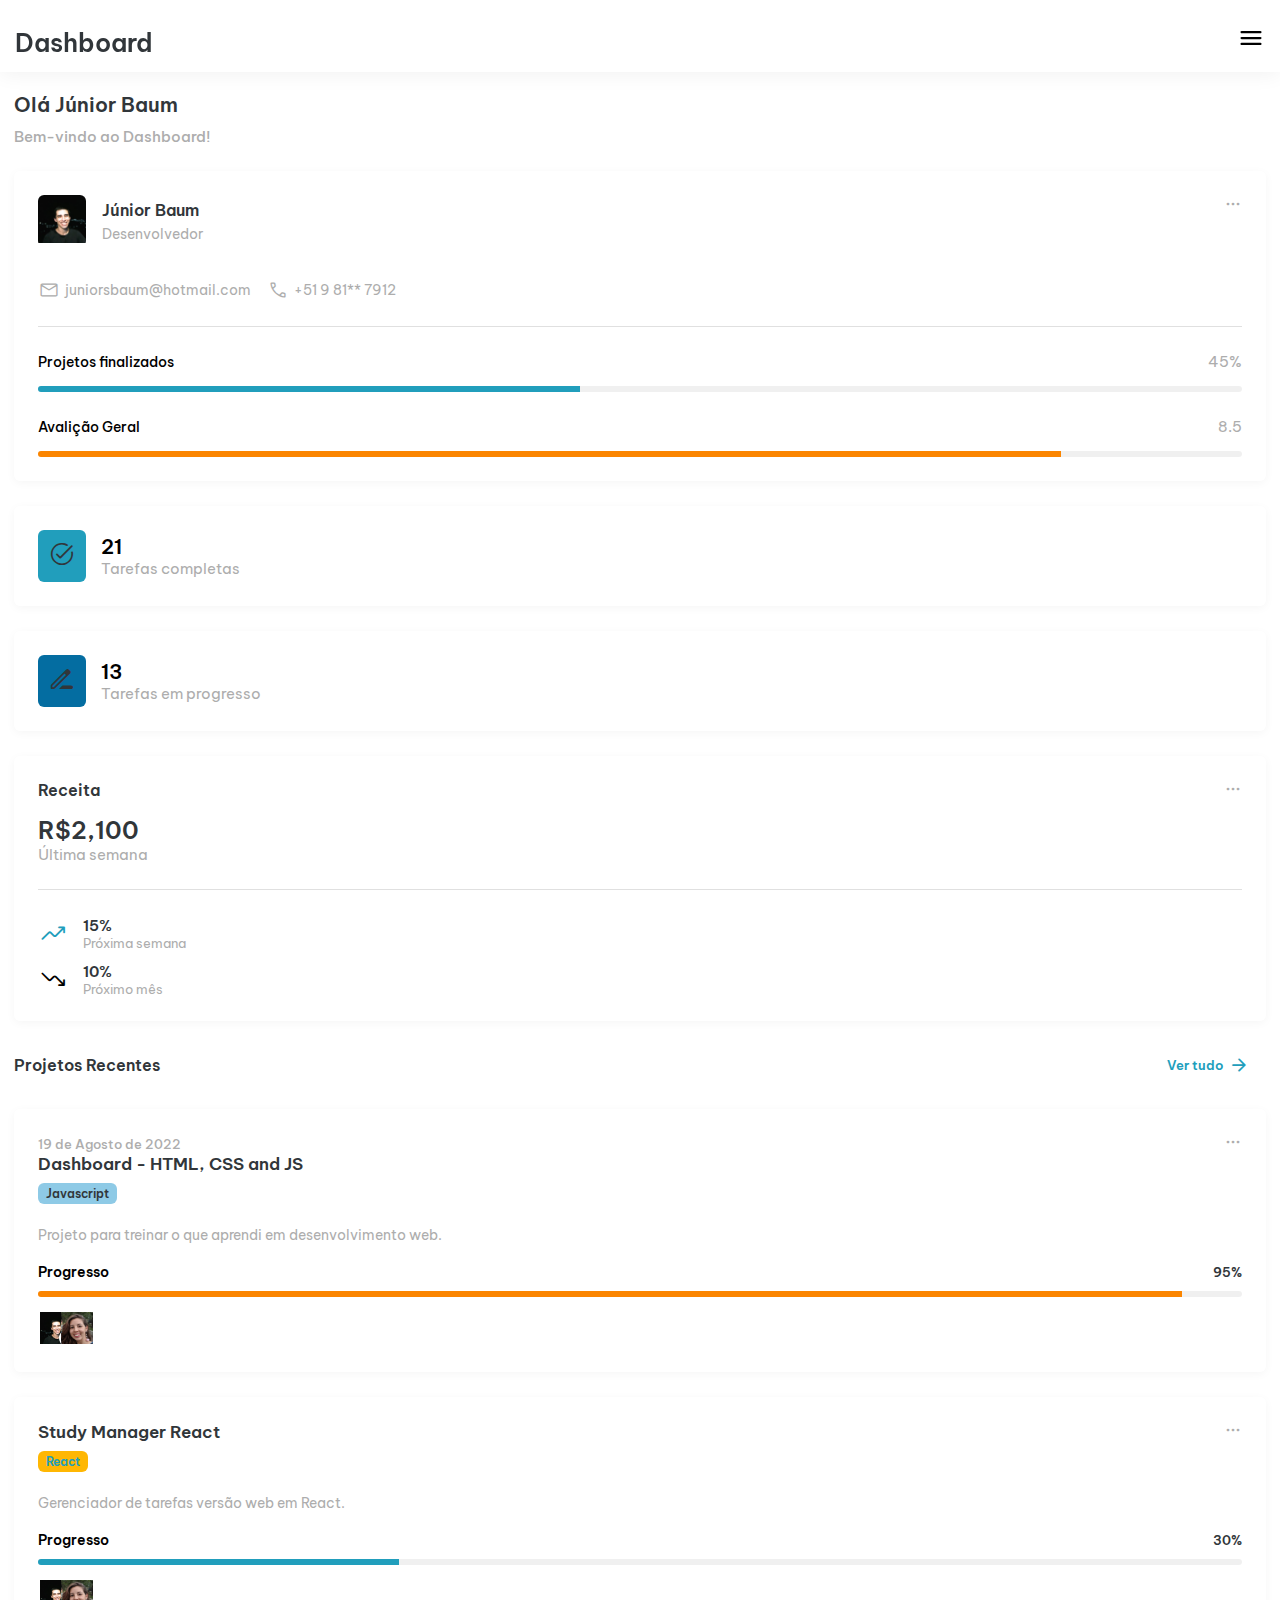
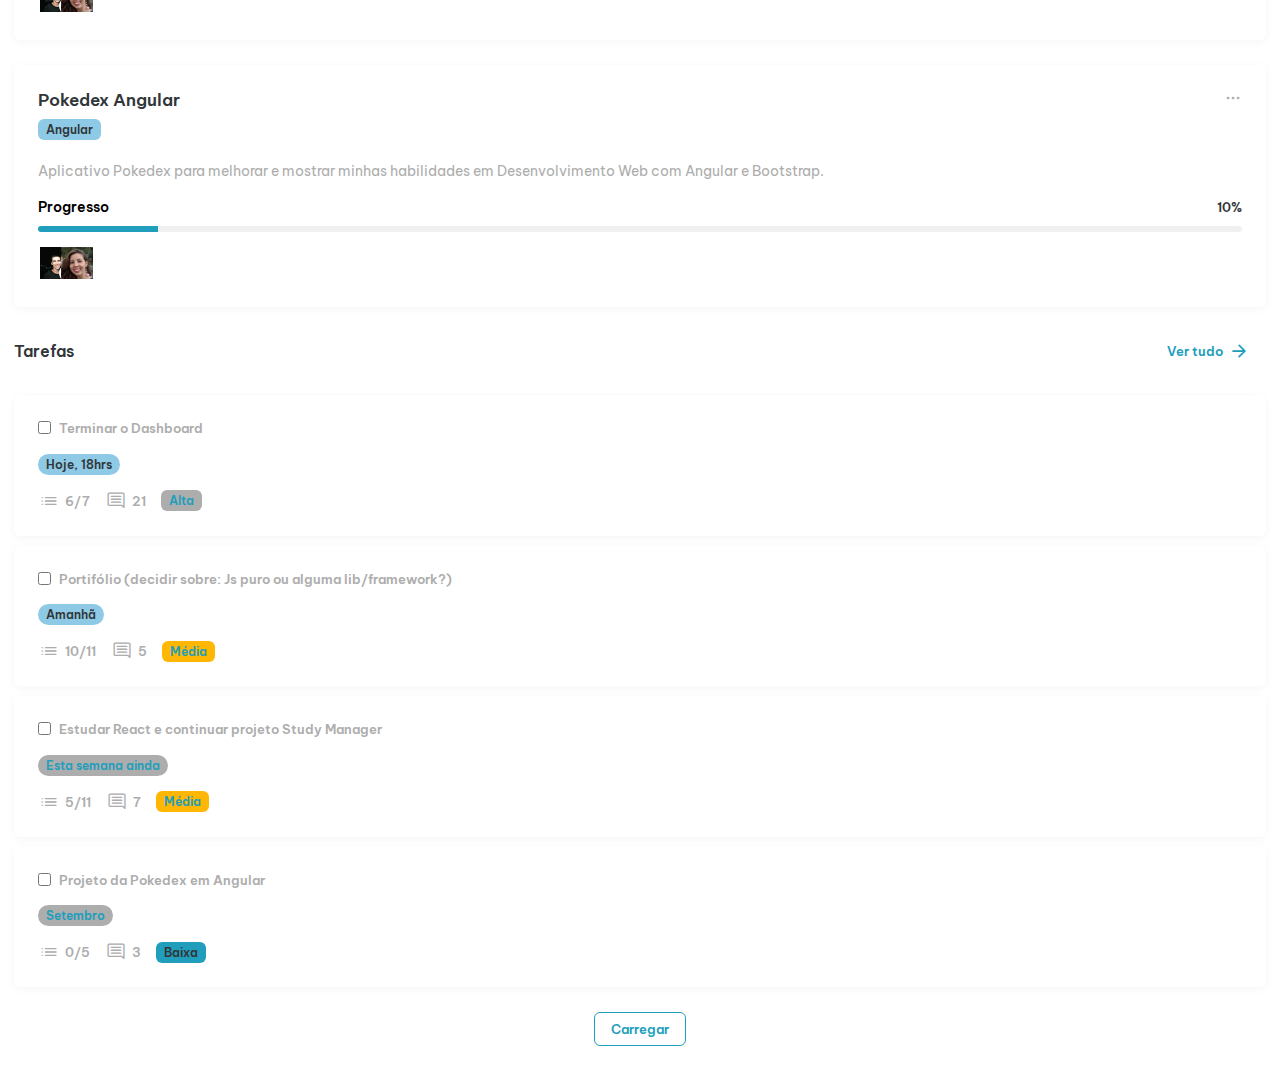
==== commit 4394b6f5: "feat: tasks" ====
--- a/index.html
+++ b/index.html
@@ -123,7 +123,7 @@
                         <li class="divider"></li>
 
                         <li class="ctx-item">
-                            <button class="ctx-menu-btn red icon-box">
+                            <button class="ctx-menu-btn tangy icon-box">
                                 <span class="material-symbols-rounded  icon" aria-hidden="true">delete</span>
 
                                 <span class="ctx-menu-text">Desativar</span>
@@ -169,13 +169,13 @@
                         <li class="progress-item">
 
                             <div class="progress-label">
-                                <p class="progress-title">Project Completion</p>
-
-                                <data class="progress-data" value="85">85%</data>
+                                <p class="progress-title">Projetos finalizados</p>
+
+                                <data class="progress-data" value="45">45%</data>
                             </div>
 
                             <div class="progress-bar">
-                                <div class="progress" style="--width: 85%; --bg: var(--blue-ryb);"></div>
+                                <div class="progress" style="--width: 45%; --bg: var(--blue-green);"></div>
                             </div>
 
                         </li>
@@ -183,13 +183,13 @@
                         <li class="progress-item">
 
                             <div class="progress-label">
-                                <p class="progress-title">Overall Rating</p>
-
-                                <data class="progress-data" value="7.5">7.5</data>
+                                <p class="progress-title">Avalição Geral</p>
+
+                                <data class="progress-data" value="8.5">8.5</data>
                             </div>
 
                             <div class="progress-bar">
-                                <div class="progress" style="--width: 75%; --bg: var(--coral);"></div>
+                                <div class="progress" style="--width: 85%; --bg: var(--tangerine);"></div>
                             </div>
 
                         </li>
@@ -209,7 +209,7 @@
                         <div>
                             <data class="card-data" value="21">21</data>
 
-                            <p class="card-text">Tasks Completed</p>
+                            <p class="card-text">Tarefas completas</p>
                         </div>
 
                     </div>
@@ -221,9 +221,9 @@
                         </div>
 
                         <div>
-                            <data class="card-data" value="21">21</data>
-
-                            <p class="card-text">Tasks Inprogress</p>
+                            <data class="card-data" value="13">13</data>
+
+                            <p class="card-text">Tarefas em progresso</p>
                         </div>
 
                     </div>
@@ -258,7 +258,7 @@
 
                     <p class="card-title">Receita</p>
 
-                    <data class="card-price" value="2100">$2,100</data>
+                    <data class="card-price" value="2100">R$2,100</data>
 
                     <p class="card-text">Última semana</p>
 
@@ -354,7 +354,7 @@
                             <div class="card-badge blue">Javascript</div>
 
                             <p class="card-text">
-                                Projeto para treinar o que aprendi em desenvolvimento web
+                                Projeto para treinar o que aprendi em desenvolvimento web.
                             </p>
 
                             <div class="card-progress-box">
@@ -362,11 +362,11 @@
                                 <div class="progress-label">
                                     <span class="progress-title">Progresso</span>
 
-                                    <data class="progress-data" value="75">75%</data>
+                                    <data class="progress-data" value="95">95%</data>
                                 </div>
 
                                 <div class="progress-bar">
-                                    <div class="progress" style="--width: 75%; --bg: var(--blue-green);"></div>
+                                    <div class="progress" style="--width: 95%; --bg: var(--tangerine);"></div>
                                 </div>
 
                             </div>
@@ -432,7 +432,7 @@
                             <time class="card-date" datetime=""></time>
 
                             <h3 class="card-title">
-                                <a href="#">Study Manager</a>
+                                <a href="#">Study Manager React</a>
                             </h3>
 
                             <div class="card-badge orange">React</div>
@@ -446,11 +446,11 @@
                                 <div class="progress-label">
                                     <span class="progress-title">Progresso</span>
 
-                                    <data class="progress-data" value="100">100%</data>
+                                    <data class="progress-data" value="30">30%</data>
                                 </div>
 
                                 <div class="progress-bar">
-                                    <div class="progress" style="--width: 100%; --bg: var(--tangerine);"></div>
+                                    <div class="progress" style="--width: 30%; --bg: var(--blue-green);"></div>
                                 </div>
 
                             </div>
@@ -563,10 +563,195 @@
                 </ul>
 
             </section>
+            <section class="tasks">
+
+                <div class="section-title-wrapper">
+                    <h2 class="section-title">Tarefas</h2>
+
+                    <button class="btn btn-link icon-box">
+                        <span>Ver tudo</span>
+
+                        <span class="material-symbols-rounded  icon" aria-hidden="true">arrow_forward</span>
+                    </button>
+                </div>
+
+                <ul class="tasks-list">
+
+                    <li class="tasks-item">
+                        <div class="card task-card">
+
+                            <div class="card-input">
+                                <input type="checkbox" name="task-1" id="task-1">
+
+                                <label for="task-1" class="task-label">
+                                    Terminar o Dashboard
+                                </label>
+                            </div>
+
+                            <div class="card-badge cyan radius-pill">Hoje, 18hrs</div>
+
+                            <ul class="card-meta-list">
+
+                                <li>
+                                    <div class="meta-box icon-box">
+                                        <span class="material-symbols-rounded  icon">list</span>
+
+                                        <span>6/7</span>
+                                    </div>
+                                </li>
+
+                                <li>
+                                    <div class="meta-box icon-box">
+                                        <span class="material-symbols-rounded  icon">comment</span>
+
+                                        <data value="21">21</data>
+                                    </div>
+                                </li>
+
+                                <li>
+                                    <div class="card-badge red">Alta</div>
+                                </li>
+
+                            </ul>
+
+                        </div>
+                    </li>
+
+                    <li class="tasks-item">
+                        <div class="card task-card">
+
+                            <div class="card-input">
+                                <input type="checkbox" name="task-2" id="task-2">
+
+                                <label for="task-2" class="task-label">
+                                    Portifólio (decidir sobre: Js puro ou alguma lib/framework?)
+                                </label>
+                            </div>
+
+                            <div class="card-badge cyan radius-pill">Amanhã</div>
+
+                            <ul class="card-meta-list">
+
+                                <li>
+                                    <div class="meta-box icon-box">
+                                        <span class="material-symbols-rounded  icon">list</span>
+
+                                        <span>10/11</span>
+                                    </div>
+                                </li>
+
+                                <li>
+                                    <div class="meta-box icon-box">
+                                        <span class="material-symbols-rounded  icon">comment</span>
+
+                                        <data value="5">5</data>
+                                    </div>
+                                </li>
+
+                                <li>
+                                    <div class="card-badge orange">Média</div>
+                                </li>
+
+                            </ul>
+
+                        </div>
+                    </li>
+
+                    <li class="tasks-item">
+                        <div class="card task-card">
+
+                            <div class="card-input">
+                                <input type="checkbox" name="task-3" id="task-3">
+
+                                <label for="task-3" class="task-label">
+                                    Estudar React e continuar projeto Study Manager
+                                </label>
+                            </div>
+
+                            <div class="card-badge radius-pill">Esta semana ainda</div>
+
+                            <ul class="card-meta-list">
+
+                                <li>
+                                    <div class="meta-box icon-box">
+                                        <span class="material-symbols-rounded  icon">list</span>
+
+                                        <span>5/11</span>
+                                    </div>
+                                </li>
+
+                                <li>
+                                    <div class="meta-box icon-box">
+                                        <span class="material-symbols-rounded  icon">comment</span>
+
+                                        <data value="7">7</data>
+                                    </div>
+                                </li>
+
+                                <li>
+                                    <div class="card-badge orange">Média</div>
+                                </li>
+
+                            </ul>
+
+                        </div>
+                    </li>
+
+                    <li class="tasks-item">
+                        <div class="card task-card">
+
+                            <div class="card-input">
+                                <input type="checkbox" name="task-4" id="task-4">
+
+                                <label for="task-4" class="task-label">
+                                    Projeto da Pokedex em Angular
+                                </label>
+                            </div>
+
+                            <div class="card-badge radius-pill">Setembro</div>
+
+                            <ul class="card-meta-list">
+
+                                <li>
+                                    <div class="meta-box icon-box">
+                                        <span class="material-symbols-rounded  icon">list</span>
+
+                                        <span>0/5</span>
+                                    </div>
+                                </li>
+
+                                <li>
+                                    <div class="meta-box icon-box">
+                                        <span class="material-symbols-rounded  icon">comment</span>
+
+                                        <data value="3">3</data>
+                                    </div>
+                                </li>
+
+                                <li>
+                                    <div class="card-badge green">Baixa</div>
+                                </li>
+
+                            </ul>
+
+                        </div>
+                    </li>
+
+                </ul>
+
+                <button class="btn btn-primary" data-load-more>
+                    <span class="spiner"></span>
+
+                    <span>Carregar</span>
+                </button>
+
+            </section>
 
         </article>
-        <script src="./assets/js/script.js"></script>
     </main>
+
+    <script src="./assets/js/script.js"></script>
+
 </body>
 
 </html>--- a/assets/css/style.css
+++ b/assets/css/style.css
@@ -180,7 +180,7 @@
   background: var(--black_08);
 }
 
-.ctx-menu-btn.red {
+.ctx-menu-btn.tangerine {
   --hover-color: var(--selective-yellow);
   --color: var(--selective-yellow);
 }
@@ -248,7 +248,7 @@
 
 .card-badge {
   background: var(--bg, var(--silver-chalice));
-  color: var(--color, var(--black_06));
+  color: var(--color, var(--blue-green));
   font-size: var(--fs-10);
   font-weight: var(--fw-600);
   width: max-content;
@@ -258,35 +258,32 @@
 
 .card-badge.blue {
   --bg: var(--light-cornflower-blue);
-  --color: var(--light-cornflower-blue);
+  --color: var(--onyx);
 }
 
 .card-badge.orange {
+  --bg: var(--selective-yellow);
+  --color: var(--blue-green);
+}
+
+.card-badge.cyan {
+  --bg: var(--light-cornflower-blue);
+  --color: var(--onyx);
+}
+
+.card-badge.tang {
   --bg: var(--tangerine);
-  --color: var(tangerine);
-}
-
-.card-badge.cyan {
-  --bg: var(--honolulu-blue);
-  --color: var(--honolulu-blue);
-}
-
-/* trocar red por yellow */
-.card-badge.red {
-  --bg: var(--selective-yellow);
-  --color: var(--selective-yellow);
+  --color: var(--onyx);
 }
 
 .card-badge.green {
   --bg: var(--blue-green);
-  --color: var(--blue-green);
+  --color: var(--onyx);
 }
 
 .card-badge.radius-pill {
   border-radius: 50px;
 }
-
-/*  */
 
 .cointainer {
   padding-inline: 15px;
@@ -522,17 +519,17 @@
 
 .home .task-card .card-icon.green {
   --background: var(--blue-green);
-  --color: var(--blue-green);
+  --color: var(--onyx);
 }
 
 .home .task-card .card-icon.blue {
   --background: var(--honolulu-blue);
-  --color: var(--honolulu-blue);
+  --color: var(--onyx);
 }
 
 .home .task-card .icon {
   font-size: 28px;
-  color: var(--color);
+  color: var(--onyx);
 }
 
 .home .task-card .card-icon {
@@ -587,7 +584,7 @@
   color: var(--blue-green);
 }
 
-.revenue-item .icon.red {
+.revenue-item .icon.tangerine {
   color: var(--tangerine);
 }
 
@@ -603,7 +600,6 @@
   font-size: var(--fs-9);
 }
 
-/*  */
 .project-list {
   display: grid;
   gap: 25px;
@@ -675,3 +671,72 @@
 .card-avatar-item:not(:first-child) {
   margin-left: -15px;
 }
+.tasks-item:not(:last-child) { margin-bottom: 10px; }
+
+.tasks .task-card {
+  display: grid;
+  gap: 15px;
+}
+
+.tasks .card-input {
+  display: flex;
+  align-items: flex-start;
+  gap: 8px;
+}
+
+.tasks .card-input > input {
+  margin-top: 2px;
+  accent-color: var(--blue-green);
+}
+
+.tasks .card-input > input:checked { filter: drop-shadow(0 0 2px var(--blue-green)); }
+
+.tasks .task-label {
+  color: var(--silver-chalice);
+  font-size: var(--fs-9);
+  font-weight: var(--fw-600);
+  line-height: 1.5;
+}
+
+.tasks .card-meta-list {
+  display: flex;
+  justify-content: flex-start;
+  align-items: center;
+  gap: 15px;
+}
+
+.tasks .meta-box {
+  color: var(--silver-chalice);
+  font-size: var(--fs-9);
+  font-weight: var(--fw-600);
+  display: flex;
+  align-items: center;
+  gap: 5px;
+}
+
+.tasks .btn-primary {
+  margin-block: 25px;
+  margin-inline: auto;
+}
+
+.tasks .btn-primary .spiner {
+  padding: 6px;
+  border: 2px solid var(--blue-green);
+  border-top-color: transparent;
+  border-radius: 50%;
+  animation: rotate 0.75s linear infinite;
+  display: none;
+}
+
+.tasks .btn-primary:is(:hover, :focus) .spiner {
+  border-color: var(--white);
+  border-top-color: transparent;
+}
+
+@keyframes rotate {
+  0% { transform: rotate(0); }
+
+  100% { transform: rotate(1turn); }
+}
+
+.tasks .btn-primary.active .spiner { display: block; }
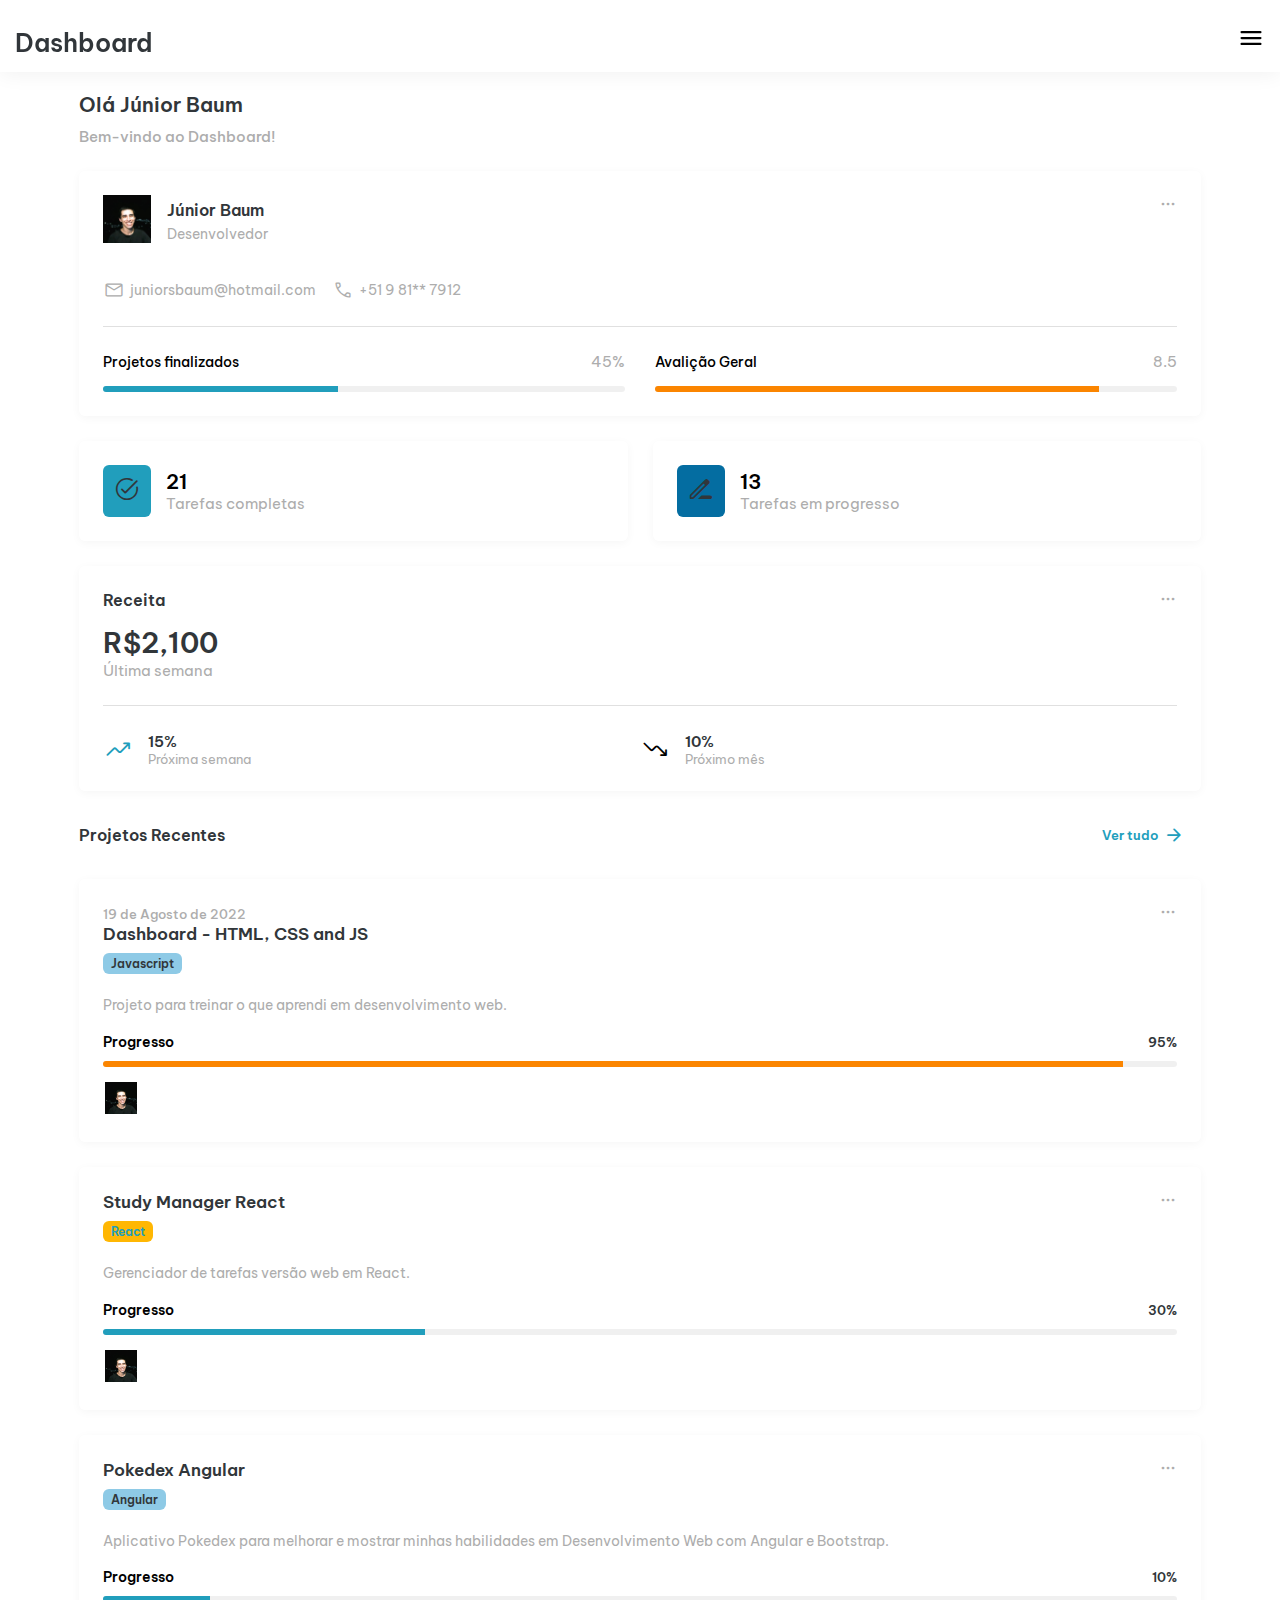
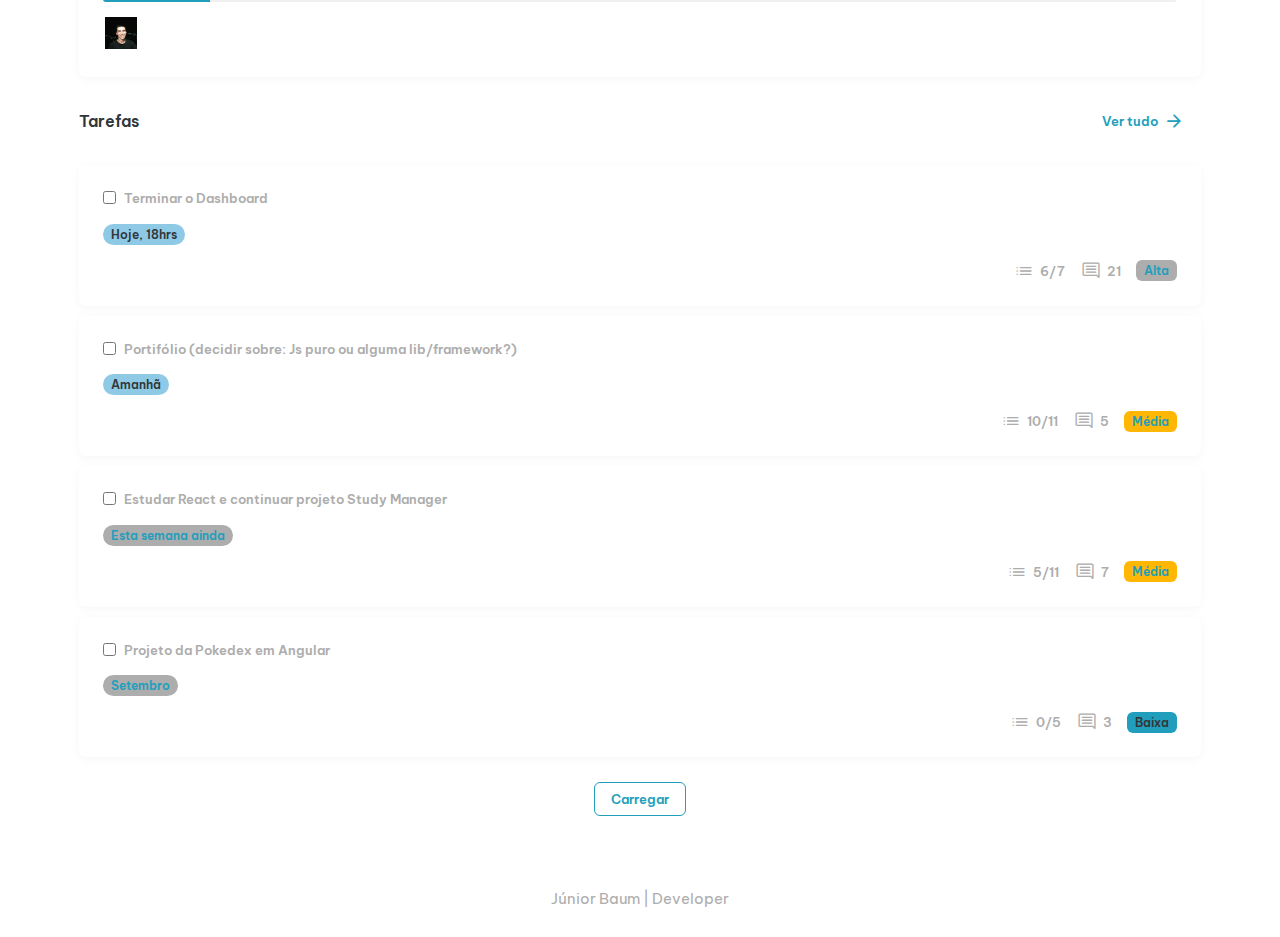
==== commit 49825d2a: "feat: footer and remove unusual code" ====
--- a/index.html
+++ b/index.html
@@ -35,27 +35,21 @@
                 <div class="cointainer">
                     <ul class="navbar-list">
                         <li>
-                            <a href="#" class="navbar-link active icon-box">
+                            <a href="index.html" class="navbar-link active icon-box">
                                 <span class="material-symbols-rounded icon">grid_view</span>
                                 <span>Home</span>
                             </a>
                         </li>
                         <li>
-                            <a href="#" class="navbar-link icon-box">
+                            <a href="#projects" class="navbar-link icon-box">
                                 <span class="material-symbols-rounded icon">folder</span>
                                 <span>Projetos</span>
                             </a>
                         </li>
                         <li>
-                            <a href="#" class="navbar-link icon-box">
+                            <a href="#tasks" class="navbar-link icon-box">
                                 <span class="material-symbols-rounded icon">list</span>
                                 <span>Tarefas</span>
-                            </a>
-                        </li>
-                        <li>
-                            <a href="#" class="navbar-link icon-box">
-                                <span class="material-symbols-rounded icon">bar_chart</span>
-                                <span>Reports</span>
                             </a>
                         </li>
                         <li>
@@ -97,7 +91,7 @@
             <h2 class="h2 article-title">Olá Júnior Baum</h2>
             <p class="article-subtitle">Bem-vindo ao Dashboard!</p>
 
-            <section class="home">
+            <section class="home" id="home">
                 <div class="card profile-card">
                     <button class="card-menu-btn icon-box" arial-label="Mais" data-menu-btn>
                         <span class="material-symbols-rounded icon">more_horiz</span>
@@ -293,7 +287,7 @@
                     </ul>
                 </div>
             </section>
-            <section class="projects">
+            <section class="projects" id="projects">
 
                 <div class="section-title-wrapper">
                     <h2 class="section-title">Projetos Recentes</h2>
@@ -379,13 +373,6 @@
                                     </a>
                                 </li>
 
-                                <li class="card-avatar-item">
-                                    <a href="#">
-                                        <img src="./assets/images/img-2.jpg" alt="Cecília Schüler" width="32"
-                                            height="32">
-                                    </a>
-                                </li>
-
                             </ul>
 
                         </div>
@@ -463,13 +450,6 @@
                                     </a>
                                 </li>
 
-                                <li class="card-avatar-item">
-                                    <a href="#">
-                                        <img src="./assets/images/img-2.jpg" alt="Cecília Schüler" width="32"
-                                            height="32">
-                                    </a>
-                                </li>
-
                             </ul>
 
                         </div>
@@ -548,13 +528,6 @@
                                     </a>
                                 </li>
 
-                                <li class="card-avatar-item">
-                                    <a href="#">
-                                        <img src="./assets/images/img-2.jpg" alt="Cecília Schüler" width="32"
-                                            height="32">
-                                    </a>
-                                </li>
-
                             </ul>
 
                         </div>
@@ -563,7 +536,7 @@
                 </ul>
 
             </section>
-            <section class="tasks">
+            <section class="tasks" id="tasks">
 
                 <div class="section-title-wrapper">
                     <h2 class="section-title">Tarefas</h2>
@@ -749,6 +722,15 @@
 
         </article>
     </main>
+    <footer class="footer" id="footer">
+        <div class="container">
+
+            <p class="copyright"><a href="https://github.com/jrsbaum/dashboard-responsive" class="copyright-link">Júnior
+                    Baum | Developer</a>
+            </p>
+
+        </div>
+    </footer>
 
     <script src="./assets/js/script.js"></script>
 
--- a/assets/css/style.css
+++ b/assets/css/style.css
@@ -5,70 +5,70 @@
      https://befonts.com/be-vietnam-pro-font-family.html */
 
 :root {
-  /* paleta de cores*/
-  /* coloridas */
-  --tangerine: rgb(251, 133, 0);
-  --selective-yellow: rgb(255, 183, 3);
-  --honolulu-blue: rgb(4, 109, 161);
-  --blue-green: rgb(33, 158, 188);
-  --light-cornflower-blue: rgb(142, 202, 230);
-  /* branco, preto e cinza */
-  --white: rgb(255, 255, 255);
-  --onyx: rgb(49, 54, 58);
-  --silver-chalice: rgb(173, 173, 173);
-  /* pretos rgba */
-  --black_06: rgba(0, 0, 0, 0.06);
-  --black_12: rgba(0, 0, 0, 0.12);
-
-  /* tipografias */
-
-  --ff-vietnam: "Be Vietnam Pro", sans-serif;
-
-  --fs-1: 1.563rem;
-  --fs-2: 1.5rem;
-  --fs-3: 1.25rem;
-  --fs-4: 1.078rem;
-  --fs-5: 1rem;
-  --fs-6: 0.938rem;
-  --fs-7: 0.875rem;
-  --fs-8: 0.844rem;
-  --fs-9: 0.813rem;
-  --fs-10: 0.769rem;
-
-  --fw-500: 500;
-  --fw-600: 600;
-
-  /* animacoes */
-
-  --transition: 0.25s ease;
-  --cubic-out: cubic-bezier(0.45, 0.85, 0.5, 1);
-  --cubic-in: cubic-bezier(0.5, 0, 0.5, 0.95);
-
-  /* radius */
-
-  --radius-6: 6px;
-
-  /* sombras */
-
-  --shadow-1: 0 12px 20px rgba(53, 59, 65, 0.07);
-  --shadow-2: 0 2px 10px rgba(0, 0, 0, 0.04);
-  --shadow-3: 0 2px 20px rgba(0, 0, 0, 0.06);
+    /* paleta de cores*/
+    /* coloridas */
+    --tangerine: rgb(251, 133, 0);
+    --selective-yellow: rgb(255, 183, 3);
+    --honolulu-blue: rgb(4, 109, 161);
+    --blue-green: rgb(33, 158, 188);
+    --light-cornflower-blue: rgb(142, 202, 230);
+    /* branco, preto e cinza */
+    --white: rgb(255, 255, 255);
+    --onyx: rgb(49, 54, 58);
+    --silver-chalice: rgb(173, 173, 173);
+    /* pretos rgba */
+    --black_06: rgba(0, 0, 0, 0.06);
+    --black_12: rgba(0, 0, 0, 0.12);
+
+    /* tipografias */
+
+    --ff-vietnam: "Be Vietnam Pro", sans-serif;
+
+    --fs-1: 1.563rem;
+    --fs-2: 1.5rem;
+    --fs-3: 1.25rem;
+    --fs-4: 1.078rem;
+    --fs-5: 1rem;
+    --fs-6: 0.938rem;
+    --fs-7: 0.875rem;
+    --fs-8: 0.844rem;
+    --fs-9: 0.813rem;
+    --fs-10: 0.769rem;
+
+    --fw-500: 500;
+    --fw-600: 600;
+
+    /* animacoes */
+
+    --transition: 0.25s ease;
+    --cubic-out: cubic-bezier(0.45, 0.85, 0.5, 1);
+    --cubic-in: cubic-bezier(0.5, 0, 0.5, 0.95);
+
+    /* radius */
+
+    --radius-6: 6px;
+
+    /* sombras */
+
+    --shadow-1: 0 12px 20px rgba(53, 59, 65, 0.07);
+    --shadow-2: 0 2px 10px rgba(0, 0, 0, 0.04);
+    --shadow-3: 0 2px 20px rgba(0, 0, 0, 0.06);
 }
 
 *,
 *::before,
 *::after {
-  margin: 0;
-  padding: 0;
-  box-sizing: border-box;
+    margin: 0;
+    padding: 0;
+    box-sizing: border-box;
 }
 
 li {
-  list-style: none;
+    list-style: none;
 }
 
 a {
-  text-decoration: none;
+    text-decoration: none;
 }
 
 a,
@@ -78,665 +78,807 @@
 time,
 input,
 button {
-  font: inherit;
-  background: none;
-  border: none;
-  cursor: pointer;
-  text-align: left;
+    font: inherit;
+    background: none;
+    border: none;
+    cursor: pointer;
+    text-align: left;
 }
 
 html {
-  font-family: var(--ff-vietnam);
-  scroll-behavior: smooth;
+    font-family: var(--ff-vietnam);
+    scroll-behavior: smooth;
 }
 
 body {
-  padding-block-start: 72px;
-  background: rgba(255, 255, 255, 0.99);
+    padding-block-start: 72px;
+    background: rgba(255, 255, 255, 0.99);
 }
 
 :focus-visible {
-  outline: 2px solid var(--onyx);
-  outline-offset: 1px;
+    outline: 2px solid var(--onyx);
+    outline-offset: 1px;
 }
 
 ::-webkit-scrollbar {
-  width: 10 px;
+    width: 10 px;
 }
 
 ::-webkit-scrollbar-track {
-  background: hsl(0, 0%, 95%);
+    background: hsl(0, 0%, 95%);
 }
 
 ::-webkit-scrollbar-thumb {
-  background: hsl(0, 0%, 80%);
+    background: hsl(0, 0%, 80%);
 }
 
 ::-webkit-scrollbar-thumb:hover {
-  background: hsl(0, 0%, 70%);
+    background: hsl(0, 0%, 70%);
 }
 
 .h2,
 .h3 {
-  color: var(--onyx);
-  font-weight: var(--fw-600);
+    color: var(--onyx);
+    font-weight: var(--fw-600);
 }
 
 .h2 {
-  font-size: var(--fs-3);
+    font-size: var(--fs-3);
 }
 
 .card {
-  background: var(--white);
-  position: relative;
-  padding: 24px;
-  border-radius: var(--radius-6);
-  box-shadow: var(--shadow-2);
+    background: var(--white);
+    position: relative;
+    padding: 24px;
+    border-radius: var(--radius-6);
+    box-shadow: var(--shadow-2);
 }
 
 .card-menu-btn {
-  position: absolute;
-  top: 16px;
-  right: 16px;
-  color: var(--silver-chalice);
-  padding: 6px;
-  border-radius: var(--radius-6);
+    position: absolute;
+    top: 16px;
+    right: 16px;
+    color: var(--silver-chalice);
+    padding: 6px;
+    border-radius: var(--radius-6);
 }
 
 .card-menu-btn:is(:hover, :focus) {
-  background: var(--black_08);
+    background: var(--black_08);
 }
 
 .ctx-menu {
-  background: var(--white);
-  position: absolute;
-  top: 55px;
-  right: 16px;
-  width: 180px;
-  padding: 10px 5px;
-  box-shadow: var(--shadow-1);
-  border-radius: var(--radius-6);
-  display: none;
+    background: var(--white);
+    position: absolute;
+    top: 55px;
+    right: 16px;
+    width: 180px;
+    padding: 10px 5px;
+    box-shadow: var(--shadow-1);
+    border-radius: var(--radius-6);
+    display: none;
 }
 
 .ctx-menu.active {
-  display: block;
+    display: block;
 }
 
 .ctx-menu-btn {
-  color: var(--color, var(--silver-chalice));
-  font-size: var(--fs-6);
-  display: flex;
-  justify-content: flex-start;
-  align-items: center;
-  width: 100%;
-  gap: 8px;
-  padding: 5px 25px;
-  border-radius: var(--radius-6);
+    color: var(--color, var(--silver-chalice));
+    font-size: var(--fs-6);
+    display: flex;
+    justify-content: flex-start;
+    align-items: center;
+    width: 100%;
+    gap: 8px;
+    padding: 5px 25px;
+    border-radius: var(--radius-6);
 }
 
 .ctx-menu-btn:is(:hover, :focus) {
-  color: var(--hover-color, var(--black_06));
-  background: var(--black_08);
+    color: var(--hover-color, var(--black_06));
+    background: var(--black_08);
 }
 
 .ctx-menu-btn.tangerine {
-  --hover-color: var(--selective-yellow);
-  --color: var(--selective-yellow);
+    --hover-color: var(--selective-yellow);
+    --color: var(--selective-yellow);
 }
 
 .divider {
-  height: 1px;
-  background: var(--bg, var(--black_08));
-  margin-block: var(--mb, 8px);
+    height: 1px;
+    background: var(--bg, var(--black_08));
+    margin-block: var(--mb, 8px);
 }
 
 .card-divider {
-  --bg: var(--black_12);
-  --mb: 25px;
+    --bg: var(--black_12);
+    --mb: 25px;
 }
 
 .section-title-wrapper {
-  padding-block: 25px;
-  display: flex;
-  flex-wrap: wrap;
-  justify-content: space-between;
-  align-items: center;
-  gap: 5px;
+    padding-block: 25px;
+    display: flex;
+    flex-wrap: wrap;
+    justify-content: space-between;
+    align-items: center;
+    gap: 5px;
 }
 
 .section-title {
-  color: var(--onyx);
-  font-size: var(--fs-5);
-  font-weight: var(--fw-600);
+    color: var(--onyx);
+    font-size: var(--fs-5);
+    font-weight: var(--fw-600);
 }
 
 .btn {
-  display: flex;
-  align-items: center;
-  gap: 5px;
-  font-size: var(--fs-9);
-  font-weight: var(--fw-600);
-  padding: 8px 16px;
-  border-radius: var(--radius-6);
+    display: flex;
+    align-items: center;
+    gap: 5px;
+    font-size: var(--fs-9);
+    font-weight: var(--fw-600);
+    padding: 8px 16px;
+    border-radius: var(--radius-6);
 }
 
 .btn .icon {
-  font-size: 16px;
-  font-variation-settings: "wght" 400;
+    font-size: 16px;
+    font-variation-settings: "wght" 400;
 }
 
 .btn-link {
-  color: var(--blue-green);
+    color: var(--blue-green);
 }
 
 .btn-link:is(:hover, :focus) {
-  background: var(--blue-green);
+    background: var(--blue-green);
 }
 
 .btn-primary {
-  color: var(--blue-green);
-  border: 1px solid var(--blue-green);
-  transition: var(--transition);
+    color: var(--blue-green);
+    border: 1px solid var(--blue-green);
+    transition: var(--transition);
 }
 
 .btn-primary:is(:hover, :focus) {
-  background: var(--silver-chalice);
-  color: var(--white);
-  box-shadow: 0 10px 10px -8px var(--blue-green);
+    background: var(--silver-chalice);
+    color: var(--white);
+    box-shadow: 0 10px 10px -8px var(--blue-green);
 }
 
 .card-badge {
-  background: var(--bg, var(--silver-chalice));
-  color: var(--color, var(--blue-green));
-  font-size: var(--fs-10);
-  font-weight: var(--fw-600);
-  width: max-content;
-  padding: 3px 8px;
-  border-radius: var(--radius-6);
+    background: var(--bg, var(--silver-chalice));
+    color: var(--color, var(--blue-green));
+    font-size: var(--fs-10);
+    font-weight: var(--fw-600);
+    width: max-content;
+    padding: 3px 8px;
+    border-radius: var(--radius-6);
 }
 
 .card-badge.blue {
-  --bg: var(--light-cornflower-blue);
-  --color: var(--onyx);
+    --bg: var(--light-cornflower-blue);
+    --color: var(--onyx);
 }
 
 .card-badge.orange {
-  --bg: var(--selective-yellow);
-  --color: var(--blue-green);
+    --bg: var(--selective-yellow);
+    --color: var(--blue-green);
 }
 
 .card-badge.cyan {
-  --bg: var(--light-cornflower-blue);
-  --color: var(--onyx);
+    --bg: var(--light-cornflower-blue);
+    --color: var(--onyx);
 }
 
 .card-badge.tang {
-  --bg: var(--tangerine);
-  --color: var(--onyx);
+    --bg: var(--tangerine);
+    --color: var(--onyx);
 }
 
 .card-badge.green {
-  --bg: var(--blue-green);
-  --color: var(--onyx);
+    --bg: var(--blue-green);
+    --color: var(--onyx);
 }
 
 .card-badge.radius-pill {
-  border-radius: 50px;
+    border-radius: 50px;
 }
 
 .cointainer {
-  padding-inline: 15px;
+    padding-inline: 15px;
 }
 
 .icon-box {
-  font-variation-settings: "wght" 300;
+    font-variation-settings: "wght" 300;
 }
 
 .icon-box .icon {
-  font-size: 22px;
+    font-size: 22px;
 }
 
 .header {
-  background: var(--white);
-  position: fixed;
-  top: 0;
-  left: 0;
-  width: 100%;
-  height: 72px;
-  padding-block: 20px;
-  overflow: hidden;
-  transition: 0.3s var(--cubic-in);
-  box-shadow: var(--shadow-3);
-  z-index: 1;
+    background: var(--white);
+    position: fixed;
+    top: 0;
+    left: 0;
+    width: 100%;
+    height: 72px;
+    padding-block: 20px;
+    overflow: hidden;
+    transition: 0.3s var(--cubic-in);
+    box-shadow: var(--shadow-3);
+    z-index: 1;
 }
 
 .header.active {
-  height: 370px;
-  transition: 0.5s var(--cubic-out);
-}
-
-.header > .cointainer {
-  display: flex;
-  justify-content: space-between;
-  align-items: center;
+    height: 370px;
+    transition: 0.5s var(--cubic-out);
+}
+
+.header>.cointainer {
+    display: flex;
+    justify-content: space-between;
+    align-items: center;
 }
 
 .logo {
-  font-size: var(--fs-1);
-  font-weight: var(--fw-600);
-  color: var(--onyx);
+    font-size: var(--fs-1);
+    font-weight: var(--fw-600);
+    color: var(--onyx);
 }
 
 .menu-toggle-btn .icon {
-  font-size: 28px;
+    font-size: 28px;
 }
 
 .navbar {
-  position: absolute;
-  top: 72px;
-  left: 0;
-  width: 100%;
-  background: var(--white);
-  opacity: 0;
-  visibility: hidden;
-  transition: 0.5s var(--cubic-out);
+    position: absolute;
+    top: 72px;
+    left: 0;
+    width: 100%;
+    background: var(--white);
+    opacity: 0;
+    visibility: hidden;
+    transition: 0.5s var(--cubic-out);
 }
 
 .header.active .navbar {
-  opacity: 1;
-  visibility: visible;
+    opacity: 1;
+    visibility: visible;
 }
 
 .navbar-list {
-  padding-inline: 15px;
-  margin-bottom: 15px;
+    padding-inline: 15px;
+    margin-bottom: 15px;
 }
 
 .navbar-link {
-  color: var(--onyx);
-  font-size: var(--fs-6);
-  font-weight: var(--fw-500);
-  display: flex;
-  gap: 5px;
-  padding: 10px;
-  border-radius: var(--radius-6);
+    color: var(--onyx);
+    font-size: var(--fs-6);
+    font-weight: var(--fw-500);
+    display: flex;
+    gap: 5px;
+    padding: 10px;
+    border-radius: var(--radius-6);
 }
 
 :is(.navbar-link, .notification, .header-profile):is(:hover, :focus) {
-  background: var(--tangerine);
+    background: var(--tangerine);
 }
 
 .navbar-link.active {
-  color: var(--honolulu-blue);
+    color: var(--honolulu-blue);
 }
 
 .user-action-list {
-  padding-inline: 15px;
-  display: flex;
-  justify-content: space-between;
-  align-items: center;
-  flex-direction: row-reverse;
+    padding-inline: 15px;
+    display: flex;
+    justify-content: space-between;
+    align-items: center;
+    flex-direction: row-reverse;
 }
 
 .notification {
-  color: var(--onyx);
-  padding: 8px;
-  border-radius: 6px;
+    color: var(--onyx);
+    padding: 8px;
+    border-radius: 6px;
 }
 
 .header-profile {
-  display: flex;
-  align-items: center;
-  gap: 10px;
-  padding: 10px;
+    display: flex;
+    align-items: center;
+    gap: 10px;
+    padding: 10px;
 }
 
 .profile-avatar {
-  overflow: hidden;
-  border-radius: var(--radius-6);
+    overflow: hidden;
+
 }
 
 .header :is(.profile-title, .profile-subtitle) {
-  font-size: var(--fs-9);
+    font-size: var(--fs-9);
 }
 
 .header .profile-title {
-  color: var(--onyx);
-  margin-bottom: 2px;
-  font-weight: var(--fw-600);
+    color: var(--onyx);
+    margin-bottom: 2px;
+    font-weight: var(--fw-600);
 }
 
 .header .profile-subtitle {
-  color: var(--silver-chalice);
-  font-weight: var(--fw-500);
-}
-/*  */
+    color: var(--silver-chalice);
+    font-weight: var(--fw-500);
+}
+
+
 .article.container {
-  padding: 20px 14px;
+    padding: 20px 14px;
 }
 
 .home {
-  display: grid;
-  gap: 25px;
+    display: grid;
+    gap: 25px;
 }
 
 .article-title {
-  margin-bottom: 10px;
+    margin-bottom: 10px;
 }
 
 .article-subtitle {
-  color: var(--silver-chalice);
-  font-size: var(--fs-6);
-  font-weight: var(--fw-500);
-  margin-bottom: 25px;
+    color: var(--silver-chalice);
+    font-size: var(--fs-6);
+    font-weight: var(--fw-500);
+    margin-bottom: 25px;
 }
 
 .profile-card-wrapper {
-  display: flex;
-  align-items: center;
-  flex-wrap: wrap;
-  gap: 16px;
-  margin-bottom: 32px;
+    display: flex;
+    align-items: center;
+    flex-wrap: wrap;
+    gap: 16px;
+    margin-bottom: 32px;
 }
 
 .card-avatar {
-  overflow: hidden;
-  border-radius: var(--radius-6);
+    overflow: hidden;
+
 }
 
 .card-title {
-  color: var(--onyx);
-  font-weight: var(--fw-600);
-  margin-bottom: 5px;
-}
+    color: var(--onyx);
+    font-weight: var(--fw-600);
+    margin-bottom: 5px;
+}
+
 
 .card-subtitle {
-  color: var(--silver-chalice);
-  font-size: var(--fs-7);
+    color: var(--silver-chalice);
+    font-size: var(--fs-7);
 }
 
 .contact-list {
-  display: flex;
-  flex-wrap: wrap;
-  gap: 8px 16px;
+    display: flex;
+    flex-wrap: wrap;
+    gap: 8px 16px;
 }
 
 .contact-link {
-  color: var(--silver-chalice);
-  font-size: var(--fs-7);
-  display: flex;
-  align-items: center;
-  gap: 5px;
+    color: var(--silver-chalice);
+    font-size: var(--fs-7);
+    display: flex;
+    align-items: center;
+    gap: 5px;
 }
 
 .progress-item:not(:last-child) {
-  margin-bottom: 25px;
+    margin-bottom: 25px;
 }
 
 .progress-label {
-  display: flex;
-  justify-content: space-between;
-  align-items: center;
+    display: flex;
+    justify-content: space-between;
+    align-items: center;
 }
 
 .progress-title {
-  color: var(--onyx-2);
-  font-size: var(--fs-8);
-  font-weight: var(--fw-500);
+    color: var(--onyx-2);
+    font-size: var(--fs-8);
+    font-weight: var(--fw-500);
 }
 
 .progress-data {
-  color: var(--silver-chalice);
-  font-size: var(--fs-6);
+    color: var(--silver-chalice);
+    font-size: var(--fs-6);
 }
 
 .progress-bar {
-  margin-top: 15px;
-  width: 100%;
-  height: 6px;
-  background: var(--black_06);
-  border-radius: var(--radius-6);
-  overflow: hidden;
+    margin-top: 15px;
+    width: 100%;
+    height: 6px;
+    background: var(--black_06);
+    border-radius: var(--radius-6);
+    overflow: hidden;
 }
 
 .progress {
-  width: var(--width, 100%);
-  height: 100%;
-  background: var(--bg, var(--onyx));
+    width: var(--width, 100%);
+    height: 100%;
+    background: var(--bg, var(--onyx));
 }
 
 .home .card-wrapper {
-  display: grid;
-  gap: 25px;
+    display: grid;
+    gap: 25px;
 }
 
 .home .task-card {
-  display: flex;
-  align-items: center;
-  gap: 15px;
+    display: flex;
+    align-items: center;
+    gap: 15px;
 }
 
 .home .task-card .card-icon.green {
-  --background: var(--blue-green);
-  --color: var(--onyx);
+    --background: var(--blue-green);
+    --color: var(--onyx);
 }
 
 .home .task-card .card-icon.blue {
-  --background: var(--honolulu-blue);
-  --color: var(--onyx);
+    --background: var(--honolulu-blue);
+    --color: var(--onyx);
 }
 
 .home .task-card .icon {
-  font-size: 28px;
-  color: var(--onyx);
+    font-size: 28px;
+    color: var(--onyx);
 }
 
 .home .task-card .card-icon {
-  background: var(--background);
-  padding: 10px;
-  border-radius: var(--radius-6);
+    background: var(--background);
+    padding: 10px;
+    border-radius: var(--radius-6);
 }
 
 .home .task-card .card-data {
-  color: var(--onyx-2);
-  font-size: var(--fs-3);
-  font-weight: var(--fw-600);
-  margin-bottom: 5px;
+    color: var(--onyx-2);
+    font-size: var(--fs-3);
+    font-weight: var(--fw-600);
+    margin-bottom: 5px;
 }
 
 .home .task-card .card-text {
-  color: var(--silver-chalice);
-  font-size: var(--fs-6);
+    color: var(--silver-chalice);
+    font-size: var(--fs-6);
 }
 
 .revenue-card .card-title {
-  margin-bottom: 15px;
+    margin-bottom: 15px;
 }
 
 .card-price {
-  color: var(--onyx);
-  font-size: var(--fs-2);
-  font-weight: var(--fw-600);
-  margin-bottom: 12px;
+    color: var(--onyx);
+    font-size: var(--fs-2);
+    font-weight: var(--fw-600);
+    margin-bottom: 12px;
 }
 
 .revenue-card .card-text {
-  color: var(--silver-chalice);
-  font-size: var(--fs-6);
+    color: var(--silver-chalice);
+    font-size: var(--fs-6);
 }
 
 .revenue-item {
-  display: flex;
-  align-items: center;
-  gap: 15px;
+    display: flex;
+    align-items: center;
+    gap: 15px;
 }
 
 .revenue-item:first-child {
-  margin-bottom: 10px;
+    margin-bottom: 10px;
 }
 
 .revenue-item .icon {
-  font-size: 30px;
+    font-size: 30px;
 }
 
 .revenue-item .icon.green {
-  color: var(--blue-green);
+    color: var(--blue-green);
 }
 
 .revenue-item .icon.tangerine {
-  color: var(--tangerine);
+    color: var(--tangerine);
 }
 
 .revenue-item-data {
-  color: var(--onyx);
-  font-size: var(--fs-6);
-  font-weight: var(--fw-600);
-  margin-bottom: 5px;
+    color: var(--onyx);
+    font-size: var(--fs-6);
+    font-weight: var(--fw-600);
+    margin-bottom: 5px;
 }
 
 .revenue-item-text {
-  color: var(--silver-chalice);
-  font-size: var(--fs-9);
+    color: var(--silver-chalice);
+    font-size: var(--fs-9);
 }
 
 .project-list {
-  display: grid;
-  gap: 25px;
+    display: grid;
+    gap: 25px;
 }
 
 .project-card .card-date {
-  color: var(--silver-chalice);
-  font-size: var(--fs-9);
-  font-weight: var(--fw-500);
-  margin-bottom: 20px;
+    color: var(--silver-chalice);
+    font-size: var(--fs-9);
+    font-weight: var(--fw-500);
+    margin-bottom: 20px;
 }
 
 .project-card .card-title {
-  color: var(--onyx);
-  font-size: var(--fs-4);
-  margin-bottom: 8px;
-}
-
-.project-card .card-title > a {
-  color: inherit;
-  transition: var(--transition);
-}
-
-.project-card .card-title > a:is(:hover, :focus) {
-  color: var(--blue-green);
+    color: var(--onyx);
+    font-size: var(--fs-4);
+    margin-bottom: 8px;
+}
+
+.project-card .card-title>a {
+    color: inherit;
+    transition: var(--transition);
+}
+
+.project-card .card-title>a:is(:hover, :focus) {
+    color: var(--blue-green);
 }
 
 .project-card .card-badge {
-  margin-bottom: 20px;
+    margin-bottom: 20px;
 }
 
 .project-card .card-text {
-  color: var(--silver-chalice);
-  font-size: var(--fs-7);
-  line-height: 1.7;
-  margin-bottom: 15px;
+    color: var(--silver-chalice);
+    font-size: var(--fs-7);
+    line-height: 1.7;
+    margin-bottom: 15px;
 }
 
 .project-card .card-progress-box {
-  margin-bottom: 15px;
+    margin-bottom: 15px;
 }
 
 .project-card .progress-title {
-  font-weight: var(--fw-600);
+    font-weight: var(--fw-600);
 }
 
 .project-card .progress-data {
-  color: var(--onyx);
-  font-size: var(--fs-9);
-  font-weight: var(--fw-600);
+    color: var(--onyx);
+    font-size: var(--fs-9);
+    font-weight: var(--fw-600);
 }
 
 .project-card .progress-bar {
-  margin-top: 10px;
+    margin-top: 10px;
 }
 
 .card-avatar-list {
-  display: flex;
-  justify-content: flex-start;
-  align-items: center;
-}
-
-.card-avatar-item > a {
-  border: 2px solid var(--white);
-  border-radius: 50%;
-  overflow: hidden;
+    display: flex;
+    justify-content: flex-start;
+    align-items: center;
+}
+
+.card-avatar-item>a {
+    border: 2px solid var(--white);
+    overflow: hidden;
 }
 
 .card-avatar-item:not(:first-child) {
-  margin-left: -15px;
-}
-.tasks-item:not(:last-child) { margin-bottom: 10px; }
+    margin-left: -15px;
+}
+
+.tasks-item:not(:last-child) {
+    margin-bottom: 10px;
+}
 
 .tasks .task-card {
-  display: grid;
-  gap: 15px;
+    display: grid;
+    gap: 15px;
 }
 
 .tasks .card-input {
-  display: flex;
-  align-items: flex-start;
-  gap: 8px;
-}
-
-.tasks .card-input > input {
-  margin-top: 2px;
-  accent-color: var(--blue-green);
-}
-
-.tasks .card-input > input:checked { filter: drop-shadow(0 0 2px var(--blue-green)); }
+    display: flex;
+    align-items: flex-start;
+    gap: 8px;
+}
+
+.tasks .card-input>input {
+    margin-top: 2px;
+    accent-color: var(--blue-green);
+}
+
+.tasks .card-input>input:checked {
+    filter: drop-shadow(0 0 2px var(--blue-green));
+}
 
 .tasks .task-label {
-  color: var(--silver-chalice);
-  font-size: var(--fs-9);
-  font-weight: var(--fw-600);
-  line-height: 1.5;
+    color: var(--silver-chalice);
+    font-size: var(--fs-9);
+    font-weight: var(--fw-600);
+    line-height: 1.5;
 }
 
 .tasks .card-meta-list {
-  display: flex;
-  justify-content: flex-start;
-  align-items: center;
-  gap: 15px;
+    display: flex;
+    justify-content: flex-start;
+    align-items: center;
+    gap: 15px;
 }
 
 .tasks .meta-box {
-  color: var(--silver-chalice);
-  font-size: var(--fs-9);
-  font-weight: var(--fw-600);
-  display: flex;
-  align-items: center;
-  gap: 5px;
+    color: var(--silver-chalice);
+    font-size: var(--fs-9);
+    font-weight: var(--fw-600);
+    display: flex;
+    align-items: center;
+    gap: 5px;
 }
 
 .tasks .btn-primary {
-  margin-block: 25px;
-  margin-inline: auto;
+    margin-block: 25px;
+    margin-inline: auto;
 }
 
 .tasks .btn-primary .spiner {
-  padding: 6px;
-  border: 2px solid var(--blue-green);
-  border-top-color: transparent;
-  border-radius: 50%;
-  animation: rotate 0.75s linear infinite;
-  display: none;
+    padding: 6px;
+    border: 2px solid var(--blue-green);
+    border-top-color: transparent;
+    border-radius: 50%;
+    animation: rotate 0.75s linear infinite;
+    display: none;
 }
 
 .tasks .btn-primary:is(:hover, :focus) .spiner {
-  border-color: var(--white);
-  border-top-color: transparent;
+    border-color: var(--white);
+    border-top-color: transparent;
 }
 
 @keyframes rotate {
-  0% { transform: rotate(0); }
-
-  100% { transform: rotate(1turn); }
-}
-
-.tasks .btn-primary.active .spiner { display: block; }
+    0% {
+        transform: rotate(0);
+    }
+
+    100% {
+        transform: rotate(1turn);
+    }
+}
+
+.tasks .btn-primary.active .spiner {
+    display: block;
+}
+
+
+.footer {
+    background: var(--white);
+    text-align: center;
+    padding-block: 25px;
+}
+
+.footer-list {
+    text-align: center;
+    display: flex;
+    flex-wrap: wrap;
+    justify-content: flex-start;
+    align-items: flex-start;
+    margin-bottom: 10px;
+}
+
+.footer-link,
+.copyright {
+    color: var(--silver-chalice);
+    text-align: center;
+    font-size: var(--fs-6);
+    line-height: 1.7;
+}
+
+.footer-link,
+.copyright-link {
+    text-align: center;
+    display: inline-block;
+    transition: var(--transition);
+}
+
+:is(.footer-link, .copyright-link):is(:hover, :focus) {
+    color: var(--blue-green);
+}
+
+.footer-item:not(:last-child)::after {
+    content: "-";
+    color: hsl(0, 0%, 80%);
+    font-weight: var(--fw-600);
+    margin-inline: 5px;
+}
+
+.copyright-link {
+    color: inherit;
+    text-align: center;
+}
+
+
+/* responsivo para 400 */
+
+@media (min-width: 400px) {
+
+    .revenue-item:first-child {
+        margin-bottom: 0;
+    }
+
+    .revenue-list {
+        display: grid;
+        grid-template-columns: 1fr 1fr;
+    }
+
+}
+
+/* responsivo para 570 */
+
+@media (min-width: 570px) {
+
+    .container {
+        max-width: 550px;
+        margin-inline: auto;
+    }
+
+    .navbar-list,
+    .user-action-list {
+        padding-inline: 0;
+    }
+
+    .card-price {
+        --fs-2: 1.625rem;
+    }
+
+    .tasks .card-meta-list {
+        justify-content: flex-end;
+    }
+
+}
+
+/* resposivo para 768 */
+
+@media (min-width: 768px) {
+
+    .container {
+        max-width: 700px;
+    }
+
+    .progress-list {
+        display: grid;
+        grid-template-columns: 1fr 1fr;
+        gap: 30px;
+    }
+
+    .progress-item:not(:last-child) {
+        margin-bottom: 0;
+    }
+
+    .home .card-wrapper {
+        grid-template-columns: 1fr 1fr;
+    }
+
+}
+
+/* responsivo par 1200 */
+
+@media (min-width: 1200px) {
+
+
+    .container {
+        max-width: 1150px;
+    }
+
+    .navbar-list {
+        gap: 25px;
+    }
+
+    .card-price {
+        --fs-2: 1.780rem;
+    }
+
+}
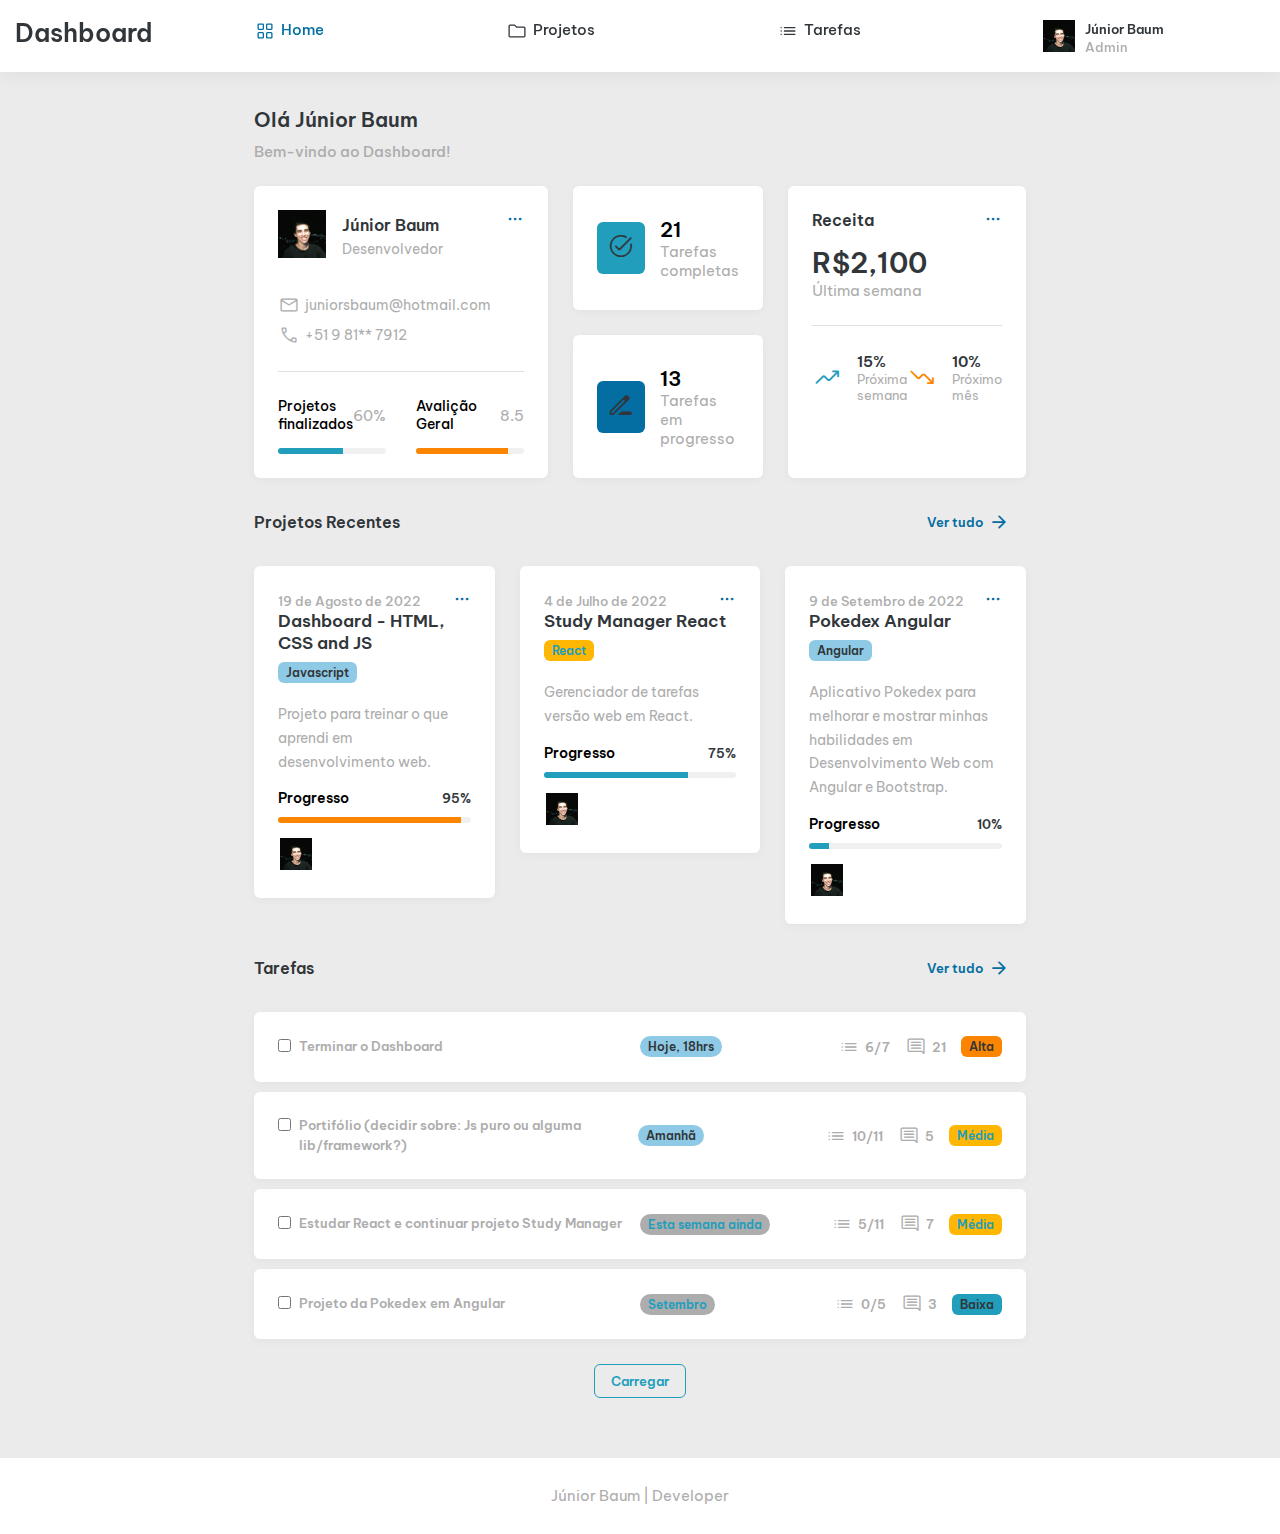
==== commit 8ce599f3: "refactor: remove unused code" ====
--- a/index.html
+++ b/index.html
@@ -25,12 +25,7 @@
 
             <h1>
                 <a href="#" class="logo">Dashboard</a>
-            </h1>
-
-            <button class="menu-toggle-btn icon" data-menu-toglebtn aria-label="Toggle Menu">
-                <span class="material-symbols-rounded icon">menu</span>
-            </button>
-
+            </h1>          
             <nav class="navbar">
                 <div class="cointainer">
                     <ul class="navbar-list">
@@ -51,22 +46,7 @@
                                 <span class="material-symbols-rounded icon">list</span>
                                 <span>Tarefas</span>
                             </a>
-                        </li>
-                        <li>
-                            <a href="#" class="navbar-link icon-box">
-                                <span class="material-symbols-rounded  icon">settings</span>
-                                <span>Configurações</span>
-                            </a>
-                        </li>
-                    </ul>
-                    <ul class="user-action-list">
-
-                        <li>
-                            <a href="#" class="notification icon-box">
-                                <span class="material-symbols-rounded icon">notifications</span>
-                            </a>
-                        </li>
-
+                        </li>                  
                         <li>
                             <a href="#" class="header-profile">
                                 <figure class="profile-avatar">
@@ -141,7 +121,7 @@
 
                     <ul class="contact-list">
                         <li>
-                            <a href="mailto:xyz@mail.com" class="contact-link icon-box">
+                            <a href="mailto:juniorsbaum@hotmail.com" class="contact-link icon-box">
                                 <span class="material-symbols-rounded  icon">mail</span>
 
                                 <p class="text">juniorsbaum@hotmail.com</p>
@@ -165,11 +145,11 @@
                             <div class="progress-label">
                                 <p class="progress-title">Projetos finalizados</p>
 
-                                <data class="progress-data" value="45">45%</data>
+                                <data class="progress-data" value="60">60%</data>
                             </div>
 
                             <div class="progress-bar">
-                                <div class="progress" style="--width: 45%; --bg: var(--blue-green);"></div>
+                                <div class="progress" style="--width: 60%; --bg: var(--blue-green);"></div>
                             </div>
 
                         </li>
@@ -274,7 +254,7 @@
 
                         <li class="revenue-item icon-box">
 
-                            <span class="material-symbols-rounded  icon  red">trending_down</span>
+                            <span class="material-symbols-rounded icon tang">trending_down</span>
 
                             <div>
                                 <data class="revenue-item-data" value="10">10%</data>
@@ -292,7 +272,8 @@
                 <div class="section-title-wrapper">
                     <h2 class="section-title">Projetos Recentes</h2>
 
-                    <button class="btn btn-link icon-box">
+                    <button class="btn btn-link icon-box" onclick="show()">
+                    
                         <span>Ver tudo</span>
 
                         <span class="material-symbols-rounded  icon" aria-hidden="true">arrow_forward</span>
@@ -330,7 +311,7 @@
                                 <li class="divider"></li>
 
                                 <li class="ctx-item">
-                                    <button class="ctx-menu-btn red icon-box">
+                                    <button class="ctx-menu-btn tang icon-box">
                                         <span class="material-symbols-rounded  icon" aria-hidden="true">delete</span>
 
                                         <span class="ctx-menu-text">Delete</span>
@@ -407,7 +388,7 @@
                                 <li class="divider"></li>
 
                                 <li class="ctx-item">
-                                    <button class="ctx-menu-btn red icon-box">
+                                    <button class="ctx-menu-btn tang icon-box">
                                         <span class="material-symbols-rounded  icon" aria-hidden="true">delete</span>
 
                                         <span class="ctx-menu-text">Deletar</span>
@@ -416,10 +397,10 @@
 
                             </ul>
 
-                            <time class="card-date" datetime=""></time>
+                            <time class="card-date" datetime="">4 de Julho de 2022</time>
 
                             <h3 class="card-title">
-                                <a href="#">Study Manager React</a>
+                                <a href="https://study-manager.vercel.app/" target="_blank" rel="noopener noreferrer" >Study Manager React</a>
                             </h3>
 
                             <div class="card-badge orange">React</div>
@@ -433,11 +414,11 @@
                                 <div class="progress-label">
                                     <span class="progress-title">Progresso</span>
 
-                                    <data class="progress-data" value="30">30%</data>
+                                    <data class="progress-data" value="75">75%</data>
                                 </div>
 
                                 <div class="progress-bar">
-                                    <div class="progress" style="--width: 30%; --bg: var(--blue-green);"></div>
+                                    <div class="progress" style="--width: 75%; --bg: var(--blue-green);"></div>
                                 </div>
 
                             </div>
@@ -484,7 +465,7 @@
                                 <li class="divider"></li>
 
                                 <li class="ctx-item">
-                                    <button class="ctx-menu-btn red icon-box">
+                                    <button class="ctx-menu-btn tang icon-box">
                                         <span class="material-symbols-rounded  icon" aria-hidden="true">delete</span>
 
                                         <span class="ctx-menu-text">Deletar</span>
@@ -493,10 +474,10 @@
 
                             </ul>
 
-                            <time class="card-date" datetime=""></time>
+                            <time class="card-date" datetime="">9 de Setembro de 2022</time>
 
                             <h3 class="card-title">
-                                <a href="#">Pokedex Angular</a>
+                                <a href="https://pokedex-jrsbaum.vercel.app/" target="_blank" rel="noopener noreferrer" >Pokedex Angular</a>
                             </h3>
 
                             <div class="card-badge cyan">Angular</div>
@@ -541,7 +522,7 @@
                 <div class="section-title-wrapper">
                     <h2 class="section-title">Tarefas</h2>
 
-                    <button class="btn btn-link icon-box">
+                    <button class="btn btn-link icon-box" onclick="show()">
                         <span>Ver tudo</span>
 
                         <span class="material-symbols-rounded  icon" aria-hidden="true">arrow_forward</span>
@@ -582,7 +563,7 @@
                                 </li>
 
                                 <li>
-                                    <div class="card-badge red">Alta</div>
+                                    <div class="card-badge tang">Alta</div>
                                 </li>
 
                             </ul>
@@ -712,17 +693,18 @@
 
                 </ul>
 
-                <button class="btn btn-primary" data-load-more>
+                <button class="btn btn-primary" data-load-more data-menu-toglebtn aria-label="Toggle Menu">
                     <span class="spiner"></span>
 
                     <span>Carregar</span>
                 </button>
+                
 
             </section>
 
         </article>
     </main>
-    <footer class="footer" id="footer">
+    <footer class="footer" id="footer" >
         <div class="container">
 
             <p class="copyright"><a href="https://github.com/jrsbaum/dashboard-responsive" class="copyright-link">Júnior
--- a/assets/css/style.css
+++ b/assets/css/style.css
@@ -92,7 +92,7 @@
 
 body {
     padding-block-start: 72px;
-    background: rgba(255, 255, 255, 0.99);
+    background: rgb(235, 235, 235);
 }
 
 :focus-visible {
@@ -145,6 +145,8 @@
 
 .card-menu-btn:is(:hover, :focus) {
     background: var(--black_08);
+    
+    
 }
 
 .ctx-menu {
@@ -176,11 +178,12 @@
 }
 
 .ctx-menu-btn:is(:hover, :focus) {
-    color: var(--hover-color, var(--black_06));
-    background: var(--black_08);
-}
-
-.ctx-menu-btn.tangerine {
+    color: var(--hover-color, var(--tangerine));
+    background: var(--tangerine);
+   
+}
+
+.ctx-menu-btn.tang {
     --hover-color: var(--selective-yellow);
     --color: var(--selective-yellow);
 }
@@ -291,6 +294,7 @@
 
 .icon-box {
     font-variation-settings: "wght" 300;
+    color: var(--honolulu-blue)
 }
 
 .icon-box .icon {
@@ -319,17 +323,13 @@
 .header>.cointainer {
     display: flex;
     justify-content: space-between;
-    align-items: center;
+    align-items: flex-start;
 }
 
 .logo {
     font-size: var(--fs-1);
     font-weight: var(--fw-600);
     color: var(--onyx);
-}
-
-.menu-toggle-btn .icon {
-    font-size: 28px;
 }
 
 .navbar {
@@ -393,7 +393,7 @@
 }
 
 .profile-avatar {
-    overflow: hidden;
+    overflow: auto;
 
 }
 
@@ -586,7 +586,7 @@
     color: var(--blue-green);
 }
 
-.revenue-item .icon.tangerine {
+.revenue-item .icon.tang {
     color: var(--tangerine);
 }
 
@@ -626,7 +626,7 @@
 }
 
 .project-card .card-title>a:is(:hover, :focus) {
-    color: var(--blue-green);
+    color: var(--silver-chalice);
 }
 
 .project-card .card-badge {
@@ -882,3 +882,66 @@
     }
 
 }
+
+
+  
+  /* responsivo para 992 */
+  
+@media (min-width: 992px) {
+    
+    .container { max-width: 800px; }  
+     
+    .header {
+      height: flex;
+      flex-direction: row;
+      padding-block: 10px;
+    }
+  
+    .header.active { height: unset; }
+  
+    .navbar {
+      all: unset;
+      flex-grow: 1;
+    }
+  
+    .navbar .container { display: flex; }
+  
+    .navbar-list {
+        margin-bottom: 0;
+        display: flex;
+        gap: 10px;
+        margin-inline: auto;
+        justify-content: space-around;
+    }
+  
+    .user-action-list {
+      flex-direction: row;
+      gap: 20px;
+    }
+  
+    .article.container { padding-block: 35px; }
+  
+    .home { grid-template-columns: 1.25fr 0.75fr 1fr; }
+  
+    .home .card-wrapper { grid-template-columns: 1fr; }
+  
+    .progress-list { align-items: flex-end; }
+  
+  
+    .project-list { grid-template-columns: repeat(3, 1fr); }
+  
+    
+    .tasks .task-card {
+      grid-template-columns: 1fr 0.5fr 0.5fr;
+      align-items: center;
+    }
+          
+    .footer-link,
+    .copyright {
+        align-items: center;
+    }
+   
+  }
+  
+
+  
